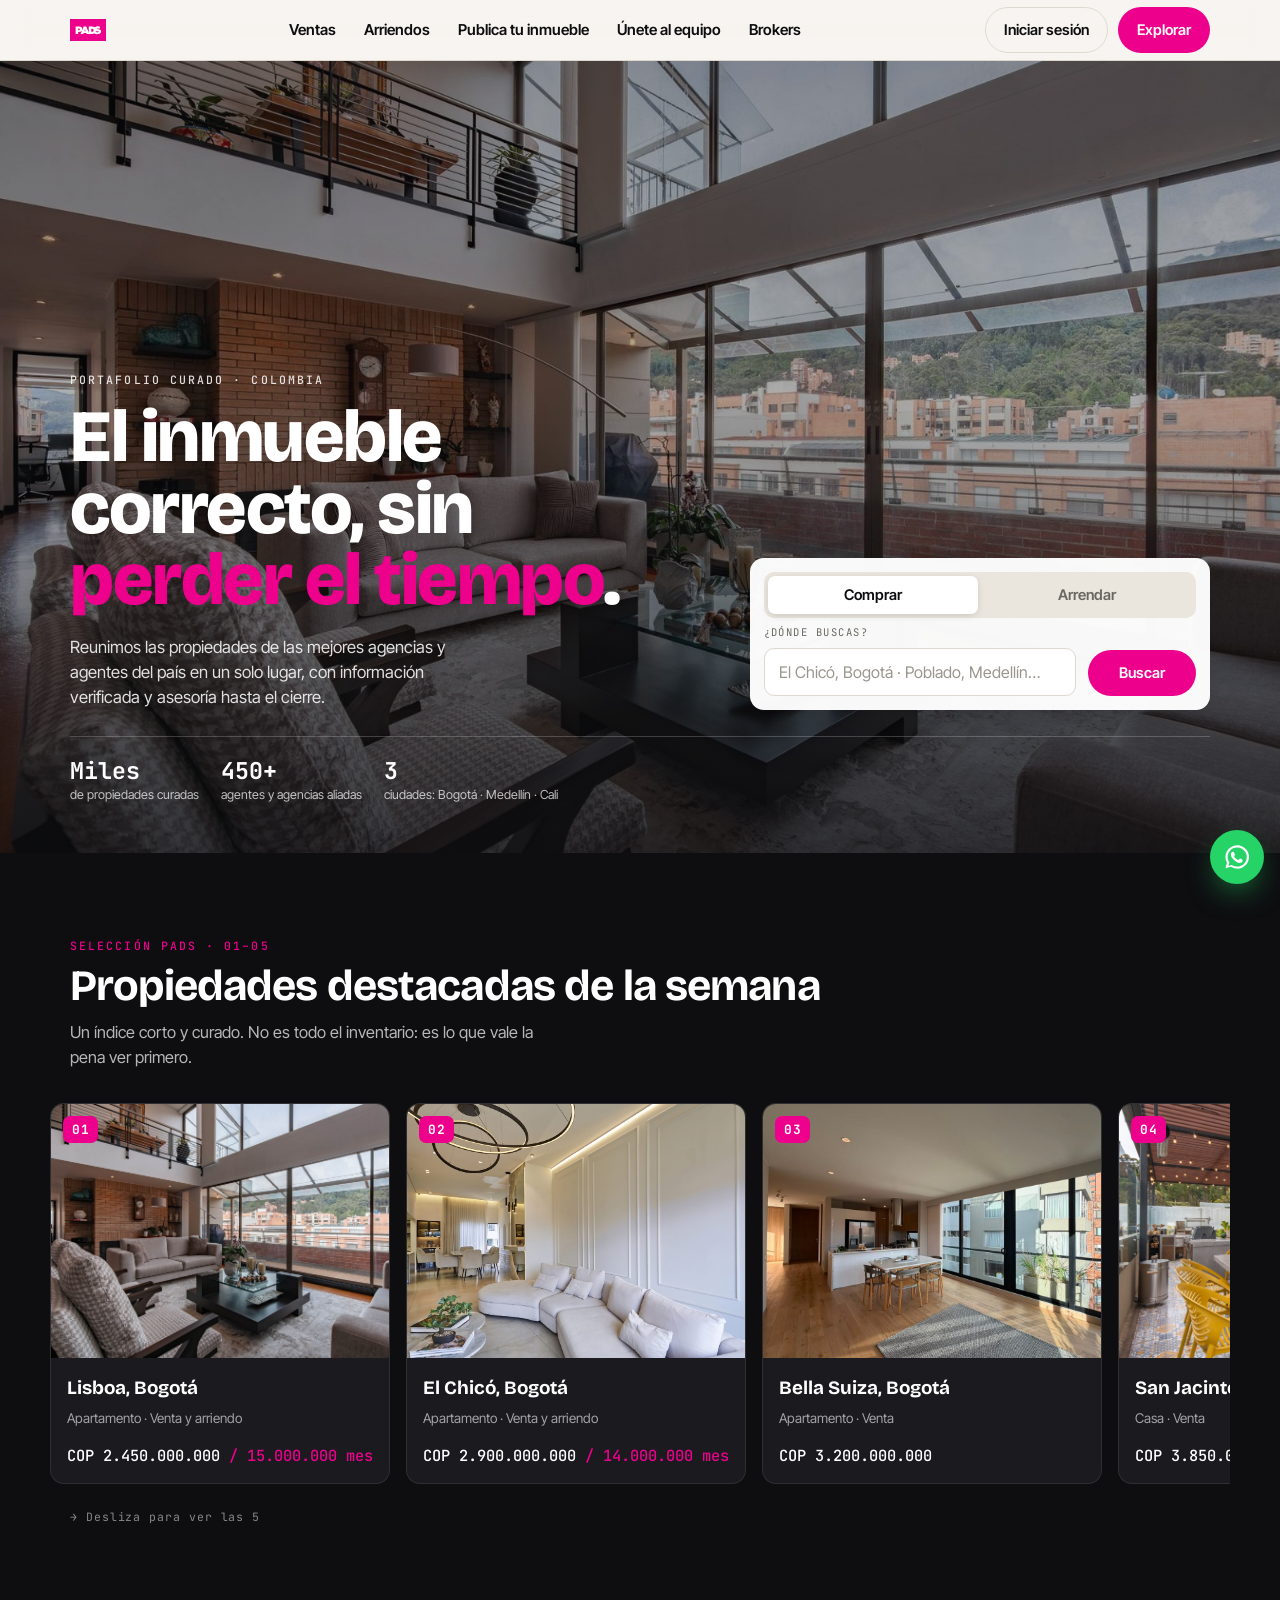
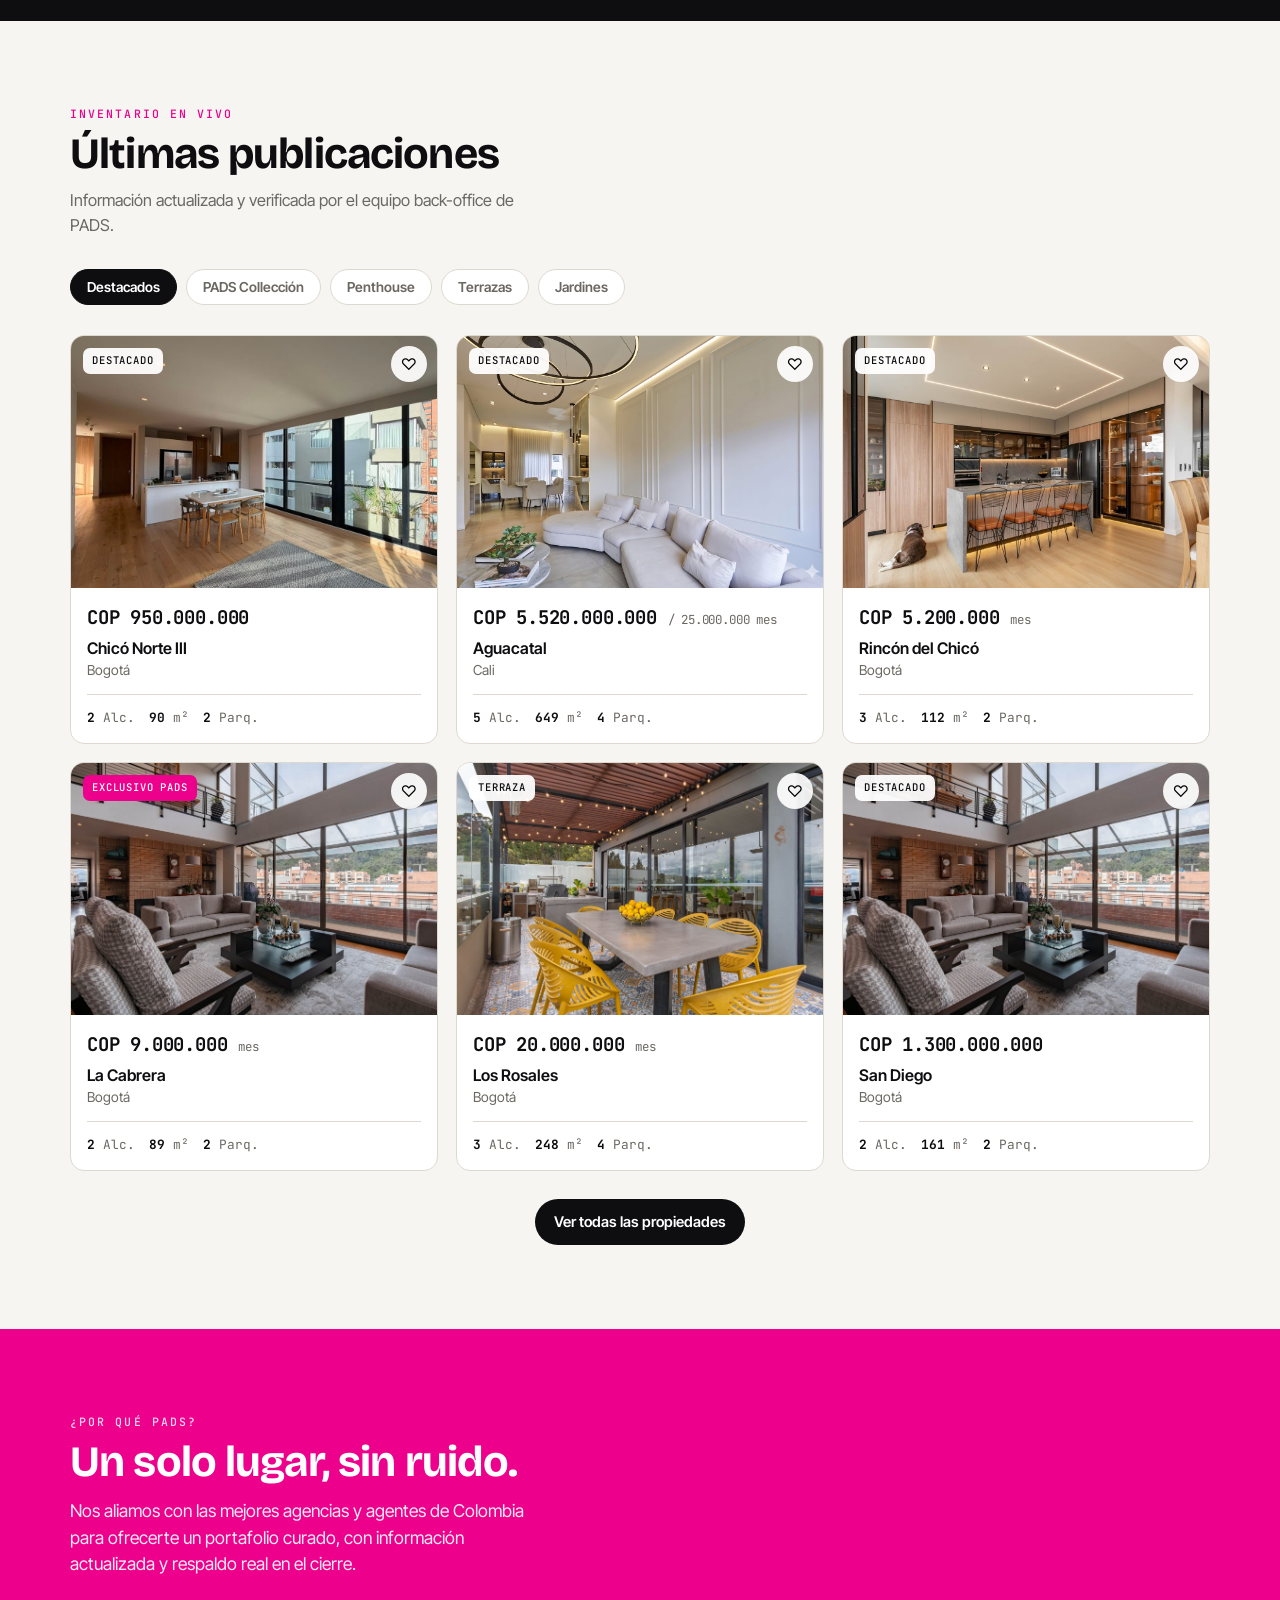
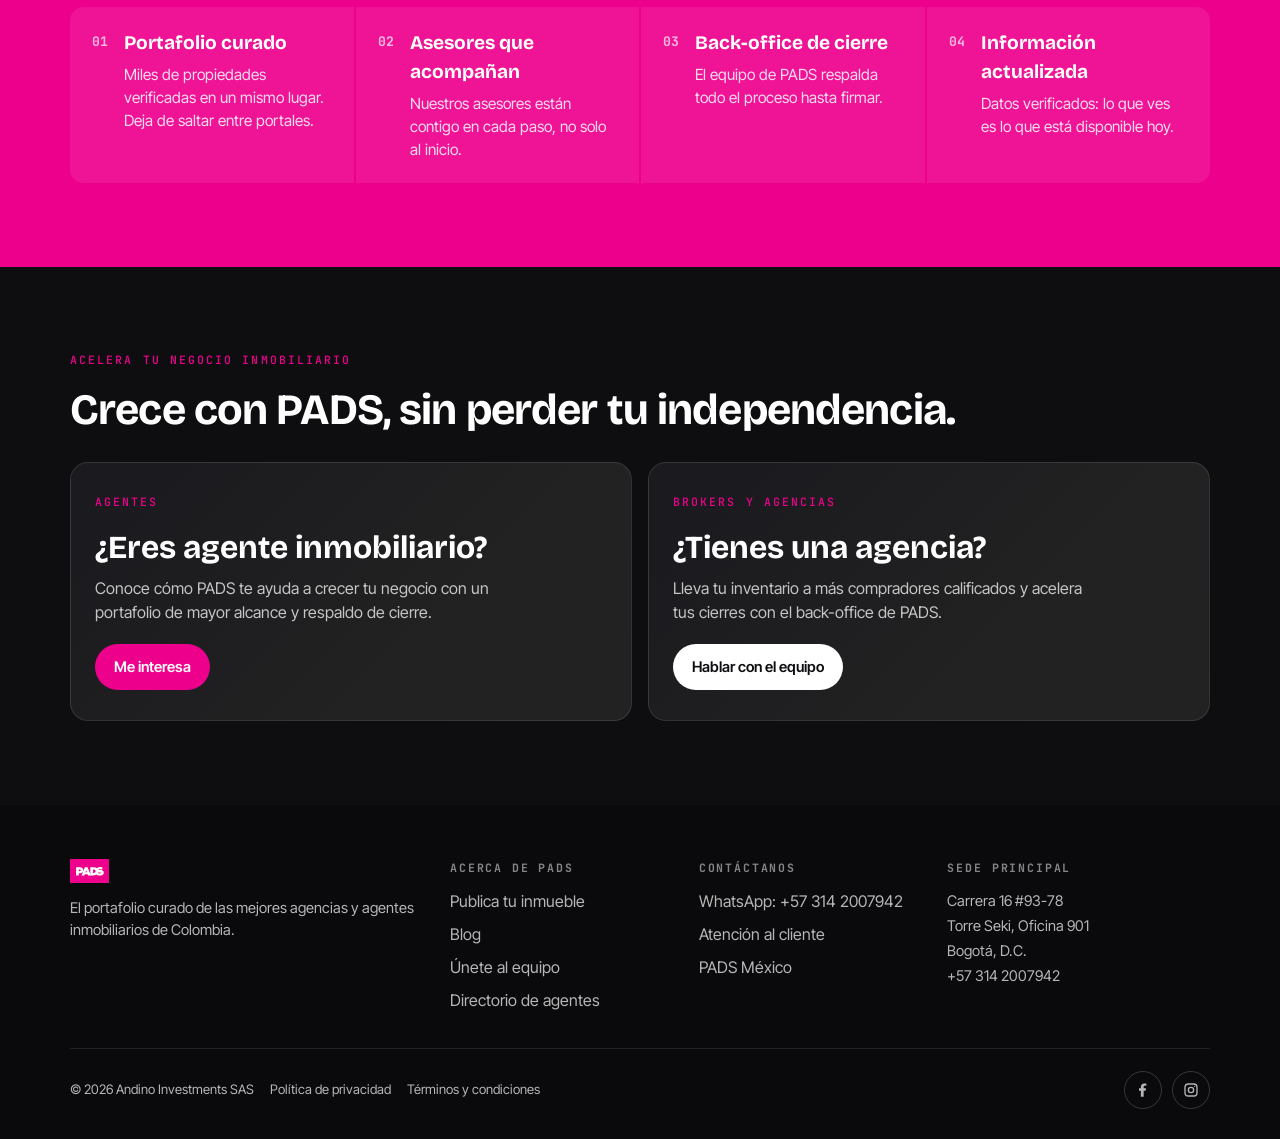
==== pads-redesign/index.html @ 713c8dc9 "Add mobile-first PADS homepage redesign + SEO audit - pads-redesign/index.html: self-contained, mobi" ====
<!DOCTYPE html>
<html lang="es-CO">
<head>
  <meta charset="UTF-8" />
  <meta name="viewport" content="width=device-width, initial-scale=1.0" />
  <meta name="theme-color" content="#0E0E11" />
  <meta name="robots" content="index,follow" />

  <!-- Primary SEO -->
  <title>Inmuebles en venta y arriendo en Colombia | PADS</title>
  <meta name="description" content="PADS reúne el portafolio curado de propiedades de las mejores agencias y agentes de Colombia. Compra o arrienda apartamentos, casas y penthouses en Bogotá, Medellín y Cali, con asesoría de principio a fin." />
  <link rel="canonical" href="https://pads.com.co/" />
  <link rel="alternate" hreflang="es-co" href="https://pads.com.co/" />
  <link rel="alternate" hreflang="es-mx" href="https://pads.mx/" />

  <!-- Open Graph -->
  <meta property="og:type" content="website" />
  <meta property="og:site_name" content="PADS" />
  <meta property="og:title" content="Inmuebles en venta y arriendo en Colombia | PADS" />
  <meta property="og:description" content="El portafolio curado de las mejores agencias y agentes inmobiliarios de Colombia. Bogotá, Medellín y Cali." />
  <meta property="og:url" content="https://pads.com.co/" />
  <meta property="og:locale" content="es_CO" />
  <meta property="og:image" content="https://pads.com.co/assets/img/penthouse-hero.jpg" />
  <meta property="og:image:alt" content="Penthouse de doble altura con vista a Bogotá publicado en PADS" />

  <!-- Twitter -->
  <meta name="twitter:card" content="summary_large_image" />
  <meta name="twitter:title" content="Inmuebles en venta y arriendo en Colombia | PADS" />
  <meta name="twitter:description" content="El portafolio curado de las mejores agencias y agentes inmobiliarios de Colombia." />
  <meta name="twitter:image" content="https://pads.com.co/assets/img/penthouse-hero.jpg" />

  <!-- Icons -->
  <link rel="apple-touch-icon" sizes="180x180" href="assets/icons/apple-touch-icon.png" />
  <link rel="icon" type="image/png" sizes="32x32" href="assets/icons/favicon-32x32.png" />
  <link rel="icon" type="image/png" sizes="16x16" href="assets/icons/favicon-16x16.png" />

  <!-- Fonts -->
  <link rel="preconnect" href="https://fonts.googleapis.com" />
  <link rel="preconnect" href="https://fonts.gstatic.com" crossorigin />
  <link href="https://fonts.googleapis.com/css2?family=Bricolage+Grotesque:opsz,wght@12..96,500;12..96,700;12..96,800&family=Inter+Tight:wght@400;500;600;700&family=JetBrains+Mono:wght@400;500;700&display=swap" rel="stylesheet" />

  <!-- Structured data -->
  <script type="application/ld+json">
  {
    "@context": "https://schema.org",
    "@type": "RealEstateAgent",
    "name": "PADS",
    "url": "https://pads.com.co/",
    "logo": "https://pads.com.co/assets/pads-logo.svg",
    "image": "https://pads.com.co/assets/img/penthouse-hero.jpg",
    "description": "Portafolio curado de propiedades de las mejores agencias y agentes inmobiliarios de Colombia.",
    "telephone": "+57 314 2007942",
    "areaServed": ["Bogotá", "Medellín", "Cali", "Colombia"],
    "address": {
      "@type": "PostalAddress",
      "streetAddress": "Carrera 16 #93-78, Torre Seki, Oficina 901",
      "addressLocality": "Bogotá",
      "addressCountry": "CO"
    },
    "sameAs": [
      "https://www.facebook.com/padscolombia",
      "https://www.instagram.com/pads.com.co"
    ]
  }
  </script>
  <script type="application/ld+json">
  {
    "@context": "https://schema.org",
    "@type": "WebSite",
    "name": "PADS",
    "url": "https://pads.com.co/",
    "potentialAction": {
      "@type": "SearchAction",
      "target": "https://pads.com.co/inmuebles-en-venta?q={search_term_string}",
      "query-input": "required name=search_term_string"
    }
  }
  </script>

  <style>
    /* ============ Tokens ============ */
    :root{
      --ink:#0E0E11;
      --ink-soft:#1A1A1F;
      --paper:#F7F5F1;
      --magenta:#EC008C;
      --magenta-deep:#C2007A;
      --blue:#006FE8;
      --mist:#EAE6DE;
      --line:#DED9CF;
      --stone:#6B6862;
      --white:#FFFFFF;

      --f-display:"Bricolage Grotesque", "Inter Tight", system-ui, sans-serif;
      --f-body:"Inter Tight", system-ui, -apple-system, sans-serif;
      --f-mono:"JetBrains Mono", ui-monospace, "SFMono-Regular", monospace;

      --wrap:1180px;
      --r:14px;
      --ease:cubic-bezier(.22,.61,.36,1);
    }

    *,*::before,*::after{box-sizing:border-box}
    html{scroll-behavior:smooth}
    body{
      margin:0;
      background:var(--paper);
      color:var(--ink);
      font-family:var(--f-body);
      font-size:16px;
      line-height:1.5;
      -webkit-font-smoothing:antialiased;
      text-rendering:optimizeLegibility;
      overflow-x:hidden;
    }
    img{display:block;max-width:100%}
    a{color:inherit;text-decoration:none}
    button{font-family:inherit;cursor:pointer}
    :focus-visible{outline:3px solid var(--blue);outline-offset:2px;border-radius:4px}

    .wrap{width:100%;max-width:var(--wrap);margin-inline:auto;padding-inline:20px}

    .eyebrow{
      font-family:var(--f-mono);
      font-size:.72rem;
      letter-spacing:.18em;
      text-transform:uppercase;
      color:var(--magenta);
      font-weight:500;
      margin:0;
    }
    .mono{font-family:var(--f-mono);font-variant-numeric:tabular-nums}

    /* ============ Header ============ */
    .nav{
      position:sticky;top:0;z-index:60;
      background:rgba(247,245,241,.82);
      backdrop-filter:saturate(140%) blur(14px);
      border-bottom:1px solid var(--line);
    }
    .nav__row{display:flex;align-items:center;justify-content:space-between;height:60px}
    .brand{display:flex;align-items:center;gap:10px}
    .brand img{height:22px;width:auto}
    .nav__links{display:none}
    .nav__cta{display:flex;align-items:center;gap:10px}
    .btn{
      display:inline-flex;align-items:center;justify-content:center;gap:8px;
      font-weight:600;font-size:.92rem;
      padding:11px 18px;border-radius:999px;border:1px solid transparent;
      transition:transform .2s var(--ease), background .2s var(--ease), color .2s var(--ease);
      white-space:nowrap;
    }
    .btn--magenta{background:var(--magenta);color:#fff}
    .btn--magenta:hover{background:var(--magenta-deep);transform:translateY(-1px)}
    .btn--ghost{background:transparent;color:var(--ink);border-color:var(--line)}
    .btn--ghost:hover{border-color:var(--ink)}
    .btn--ink{background:var(--ink);color:#fff}
    .btn--ink:hover{transform:translateY(-1px)}
    .btn--light{background:#fff;color:var(--ink)}
    .btn--block{width:100%}
    .nav__login{display:none}
    .burger{
      display:inline-flex;flex-direction:column;justify-content:center;gap:5px;
      width:42px;height:42px;border:1px solid var(--line);border-radius:10px;background:#fff;
    }
    .burger span{height:2px;width:18px;background:var(--ink);margin-inline:auto;transition:.25s var(--ease)}
    .mobile-menu{
      display:none;flex-direction:column;gap:2px;padding:8px 20px 20px;
      border-bottom:1px solid var(--line);background:var(--paper);
    }
    .mobile-menu.open{display:flex}
    .mobile-menu a{padding:13px 4px;font-weight:600;border-bottom:1px solid var(--line)}
    .mobile-menu a:last-of-type{border-bottom:0}
    .mobile-menu .btn{margin-top:12px}

    /* ============ Hero ============ */
    .hero{position:relative;color:#fff;overflow:hidden}
    .hero__media{position:absolute;inset:0;z-index:0}
    .hero__media img{width:100%;height:100%;object-fit:cover}
    .hero__media::after{
      content:"";position:absolute;inset:0;
      background:linear-gradient(180deg,rgba(14,14,17,.42) 0%,rgba(14,14,17,.30) 40%,rgba(14,14,17,.78) 100%);
    }
    .hero__inner{position:relative;z-index:1;padding-top:64px;padding-bottom:30px;min-height:88vh;display:flex;flex-direction:column;justify-content:flex-end}
    .hero .eyebrow{color:#fff;opacity:.85}
    .hero h1{
      font-family:var(--f-display);
      font-weight:800;
      font-size:clamp(2.5rem,11vw,4.6rem);
      line-height:.97;
      letter-spacing:-.02em;
      margin:14px 0 0;
      max-width:14ch;
      text-wrap:balance;
    }
    .hero h1 em{font-style:normal;color:var(--magenta)}
    .hero__sub{margin:18px 0 0;font-size:1.05rem;max-width:42ch;color:rgba(255,255,255,.86)}

    /* Search card */
    .search{
      margin-top:26px;background:rgba(255,255,255,.97);color:var(--ink);
      border-radius:var(--r);padding:14px;box-shadow:0 24px 60px -28px rgba(0,0,0,.55);
    }
    .seg{display:flex;background:var(--mist);border-radius:10px;padding:4px;gap:4px}
    .seg button{
      flex:1;border:0;background:transparent;border-radius:7px;padding:10px;
      font-weight:600;font-size:.92rem;color:var(--stone);transition:.2s var(--ease);
    }
    .seg button[aria-selected="true"]{background:#fff;color:var(--ink);box-shadow:0 2px 8px -2px rgba(0,0,0,.2)}
    .search__field{margin-top:12px}
    .search__field label{font-family:var(--f-mono);font-size:.66rem;letter-spacing:.14em;text-transform:uppercase;color:var(--stone)}
    .search__field input{
      width:100%;margin-top:6px;border:1px solid var(--line);border-radius:10px;
      padding:13px 14px;font-family:inherit;font-size:1rem;background:#fff;color:var(--ink);
    }
    .search__field input::placeholder{color:#9a968e}
    .search .btn{margin-top:12px}

    .hero__stats{display:flex;flex-wrap:wrap;gap:22px;margin-top:26px;padding-top:22px;border-top:1px solid rgba(255,255,255,.2)}
    .stat__n{font-family:var(--f-mono);font-size:1.45rem;font-weight:700;line-height:1}
    .stat__l{font-size:.78rem;color:rgba(255,255,255,.72);margin-top:4px}

    /* ============ Section frame ============ */
    .section{padding:64px 0}
    .section__head{margin-bottom:30px}
    .section__title{
      font-family:var(--f-display);font-weight:700;
      font-size:clamp(1.8rem,6.5vw,2.7rem);line-height:1.02;letter-spacing:-.02em;margin:10px 0 0;
    }
    .section__lead{margin:12px 0 0;color:var(--stone);max-width:54ch;font-size:1.02rem}

    /* ============ Curated index (signature) ============ */
    .curated{background:var(--ink);color:#fff}
    .curated .eyebrow{color:var(--magenta)}
    .curated .section__title{color:#fff}
    .curated .section__lead{color:rgba(255,255,255,.7)}
    .rail{
      display:flex;gap:16px;overflow-x:auto;scroll-snap-type:x mandatory;
      margin:0 -20px;padding:4px 20px 20px;-webkit-overflow-scrolling:touch;
      scrollbar-width:none;
    }
    .rail::-webkit-scrollbar{display:none}
    .feat{
      scroll-snap-align:start;flex:0 0 82%;max-width:340px;
      background:var(--ink-soft);border:1px solid rgba(255,255,255,.09);border-radius:var(--r);
      overflow:hidden;display:flex;flex-direction:column;
      transition:transform .3s var(--ease),border-color .3s var(--ease);
    }
    .feat:hover{transform:translateY(-4px);border-color:rgba(236,0,140,.5)}
    .feat__media{position:relative;aspect-ratio:4/3;overflow:hidden}
    .feat__media img{width:100%;height:100%;object-fit:cover;transition:transform .6s var(--ease)}
    .feat:hover .feat__media img{transform:scale(1.05)}
    .feat__idx{
      position:absolute;top:12px;left:12px;font-family:var(--f-mono);font-weight:700;
      font-size:.8rem;color:#fff;background:var(--magenta);border-radius:7px;padding:4px 9px;letter-spacing:.05em;
    }
    .feat__body{padding:16px;display:flex;flex-direction:column;gap:6px;flex:1}
    .feat__loc{font-family:var(--f-display);font-weight:700;font-size:1.18rem}
    .feat__meta{font-size:.84rem;color:rgba(255,255,255,.6)}
    .feat__price{font-family:var(--f-mono);font-size:.96rem;font-weight:500;color:#fff;margin-top:auto;padding-top:10px}
    .feat__price span{color:var(--magenta)}
    .rail-hint{font-family:var(--f-mono);font-size:.72rem;color:rgba(255,255,255,.5);letter-spacing:.08em;margin-top:4px}

    /* ============ Filters + listings ============ */
    .chips{display:flex;gap:9px;overflow-x:auto;margin:0 -20px;padding:2px 20px 6px;scrollbar-width:none}
    .chips::-webkit-scrollbar{display:none}
    .chip{
      flex:0 0 auto;border:1px solid var(--line);background:#fff;border-radius:999px;
      padding:9px 16px;font-weight:600;font-size:.86rem;color:var(--stone);transition:.2s var(--ease);white-space:nowrap;
    }
    .chip[aria-pressed="true"]{background:var(--ink);color:#fff;border-color:var(--ink)}
    .chip:hover{border-color:var(--ink)}

    .grid{display:grid;grid-template-columns:1fr;gap:18px;margin-top:24px}
    .card{
      background:#fff;border:1px solid var(--line);border-radius:var(--r);overflow:hidden;
      transition:transform .3s var(--ease),box-shadow .3s var(--ease);
    }
    .card:hover{transform:translateY(-4px);box-shadow:0 22px 44px -26px rgba(0,0,0,.35)}
    .card__media{position:relative;aspect-ratio:16/11;overflow:hidden}
    .card__media img{width:100%;height:100%;object-fit:cover;transition:transform .6s var(--ease)}
    .card:hover .card__media img{transform:scale(1.04)}
    .badge{
      position:absolute;top:12px;left:12px;display:inline-flex;align-items:center;gap:6px;
      font-family:var(--f-mono);font-size:.66rem;letter-spacing:.08em;text-transform:uppercase;font-weight:500;
      background:rgba(255,255,255,.94);color:var(--ink);border-radius:7px;padding:5px 9px;
    }
    .badge--pads{background:var(--magenta);color:#fff}
    .fav{
      position:absolute;top:10px;right:10px;width:36px;height:36px;border-radius:50%;
      background:rgba(255,255,255,.92);border:0;display:grid;place-items:center;font-size:1rem;line-height:1;
    }
    .card__body{padding:16px}
    .card__price{font-family:var(--f-mono);font-weight:700;font-size:1.18rem;letter-spacing:-.01em}
    .card__price small{font-weight:400;font-size:.78rem;color:var(--stone)}
    .card__loc{margin-top:4px;font-weight:600}
    .card__loc span{display:block;font-weight:400;color:var(--stone);font-size:.86rem}
    .card__specs{
      display:flex;gap:14px;margin-top:13px;padding-top:13px;border-top:1px solid var(--line);
      font-family:var(--f-mono);font-size:.8rem;color:var(--stone);
    }
    .card__specs b{color:var(--ink);font-weight:700}

    .more{margin-top:28px;text-align:center}

    /* ============ Why PADS (magenta band) ============ */
    .why{background:var(--magenta);color:#fff}
    .why .eyebrow{color:rgba(255,255,255,.85)}
    .why .section__title{color:#fff}
    .why__lead{margin:14px 0 30px;font-size:1.1rem;max-width:48ch;color:rgba(255,255,255,.92)}
    .vlist{display:grid;grid-template-columns:1fr;gap:2px;border-radius:var(--r);overflow:hidden}
    .vitem{background:rgba(255,255,255,.08);padding:22px;display:flex;gap:16px;align-items:flex-start}
    .vitem__n{font-family:var(--f-mono);font-size:.82rem;font-weight:700;opacity:.7;padding-top:3px}
    .vitem h3{font-family:var(--f-display);font-weight:700;font-size:1.2rem;margin:0 0 5px}
    .vitem p{margin:0;color:rgba(255,255,255,.85);font-size:.96rem}

    /* ============ Agents CTA ============ */
    .agents{background:var(--ink);color:#fff}
    .agents__card{
      background:linear-gradient(135deg,var(--ink-soft),#222 70%);
      border:1px solid rgba(255,255,255,.1);border-radius:18px;padding:30px 24px;
    }
    .agents__card + .agents__card{margin-top:16px}
    .agents .eyebrow{color:var(--magenta)}
    .agents h3{font-family:var(--f-display);font-weight:700;font-size:clamp(1.5rem,5vw,2rem);line-height:1.05;margin:10px 0 12px}
    .agents p{color:rgba(255,255,255,.74);margin:0 0 20px;max-width:46ch}

    /* ============ Footer ============ */
    .foot{background:#0A0A0C;color:rgba(255,255,255,.7);padding:54px 0 30px}
    .foot__grid{display:grid;grid-template-columns:1fr;gap:30px}
    .foot__brand img{height:24px}
    .foot__brand p{margin:14px 0 0;max-width:40ch;font-size:.92rem}
    .foot h4{font-family:var(--f-mono);font-size:.72rem;letter-spacing:.16em;text-transform:uppercase;color:rgba(255,255,255,.5);margin:0 0 12px}
    .foot ul{list-style:none;margin:0;padding:0;display:flex;flex-direction:column;gap:9px}
    .foot a:hover{color:#fff}
    .foot__addr{font-style:normal;font-size:.92rem;line-height:1.7}
    .foot__bottom{
      display:flex;flex-direction:column;gap:14px;margin-top:36px;padding-top:22px;
      border-top:1px solid rgba(255,255,255,.1);font-size:.82rem;
    }
    .foot__legal{display:flex;flex-wrap:wrap;gap:8px 16px}
    .foot__social{display:flex;gap:10px}
    .foot__social a{
      width:38px;height:38px;border:1px solid rgba(255,255,255,.18);border-radius:50%;
      display:grid;place-items:center;transition:.2s var(--ease);
    }
    .foot__social a:hover{background:var(--magenta);border-color:var(--magenta);color:#fff}

    /* WhatsApp float */
    .wa{
      position:fixed;right:16px;bottom:16px;z-index:70;width:54px;height:54px;border-radius:50%;
      background:#25D366;display:grid;place-items:center;box-shadow:0 12px 30px -8px rgba(37,211,102,.6);
      transition:transform .2s var(--ease);
    }
    .wa:hover{transform:scale(1.06)}
    .wa svg{width:28px;height:28px}

    /* Reveal */
    .reveal{opacity:0;transform:translateY(22px);transition:opacity .7s var(--ease),transform .7s var(--ease)}
    .reveal.in{opacity:1;transform:none}

    /* ============ Responsive ============ */
    @media(min-width:680px){
      .grid{grid-template-columns:repeat(2,1fr)}
      .feat{flex-basis:46%}
      .vlist{grid-template-columns:repeat(2,1fr)}
      .search__row{display:flex;gap:12px;align-items:flex-end}
      .search__row .search__field{flex:1;margin-top:0}
      .search__row .btn{margin-top:0;width:auto;padding-inline:30px}
      .agents__wrap{display:grid;grid-template-columns:1fr 1fr;gap:16px}
      .agents__card + .agents__card{margin-top:0}
    }
    @media(min-width:960px){
      .nav__links{display:flex;gap:28px;font-weight:600;font-size:.94rem}
      .nav__links a{color:var(--ink);position:relative;padding:4px 0}
      .nav__links a::after{content:"";position:absolute;left:0;bottom:-2px;height:2px;width:0;background:var(--magenta);transition:width .25s var(--ease)}
      .nav__links a:hover::after{width:100%}
      .nav__login{display:inline-flex}
      .burger{display:none}
      .hero__inner{padding-bottom:48px}
      .hero__layout{display:grid;grid-template-columns:1.25fr .9fr;gap:40px;align-items:end}
      .search{margin-top:0}
      .grid{grid-template-columns:repeat(3,1fr)}
      .feat{flex-basis:31%}
      .vlist{grid-template-columns:repeat(4,1fr)}
      .foot__grid{grid-template-columns:1.6fr 1fr 1fr 1.2fr}
      .foot__bottom{flex-direction:row;align-items:center;justify-content:space-between}
      .section{padding:84px 0}
    }
    @media(prefers-reduced-motion:reduce){
      *{animation:none!important;transition:none!important;scroll-behavior:auto!important}
      .reveal{opacity:1;transform:none}
    }
  </style>
</head>
<body>

  <!-- ============ HEADER ============ -->
  <header class="nav">
    <div class="wrap nav__row">
      <a class="brand" href="/" aria-label="PADS — inicio">
        <img src="assets/pads-logo.svg" alt="PADS" />
      </a>
      <nav class="nav__links" aria-label="Principal">
        <a href="#venta">Ventas</a>
        <a href="#arriendo">Arriendos</a>
        <a href="#publicar">Publica tu inmueble</a>
        <a href="#agentes">Únete al equipo</a>
        <a href="#agentes">Brokers</a>
      </nav>
      <div class="nav__cta">
        <a class="btn btn--ghost nav__login" href="#">Iniciar sesión</a>
        <a class="btn btn--magenta" href="#buscar">Explorar</a>
        <button class="burger" id="burger" aria-label="Abrir menú" aria-expanded="false" aria-controls="mmenu">
          <span></span><span></span><span></span>
        </button>
      </div>
    </div>
    <nav class="mobile-menu" id="mmenu" aria-label="Menú móvil">
      <a href="#venta">Ventas</a>
      <a href="#arriendo">Arriendos</a>
      <a href="#publicar">Publica tu inmueble</a>
      <a href="#agentes">Únete al equipo</a>
      <a href="#agentes">Brokers</a>
      <a class="btn btn--ghost btn--block" href="#">Iniciar sesión</a>
    </nav>
  </header>

  <!-- ============ HERO ============ -->
  <section class="hero" id="buscar">
    <div class="hero__media">
      <img src="assets/img/penthouse-hero.jpg" alt="Penthouse de doble altura con grandes ventanales y vista a los cerros de Bogotá" fetchpriority="high" />
    </div>
    <div class="wrap hero__inner">
      <div class="hero__layout">
        <div>
          <p class="eyebrow">Portafolio curado · Colombia</p>
          <h1>El inmueble correcto, sin <em>perder el tiempo</em>.</h1>
          <p class="hero__sub">Reunimos las propiedades de las mejores agencias y agentes del país en un solo lugar, con información verificada y asesoría hasta el cierre.</p>
        </div>

        <!-- Search -->
        <div class="search" role="search">
          <div class="seg" id="seg" role="tablist" aria-label="Tipo de operación">
            <button role="tab" aria-selected="true" data-op="comprar">Comprar</button>
            <button role="tab" aria-selected="false" data-op="arrendar">Arrendar</button>
          </div>
          <div class="search__row">
            <div class="search__field">
              <label for="q">¿Dónde buscas?</label>
              <input id="q" type="text" placeholder="El Chicó, Bogotá · Poblado, Medellín…" autocomplete="off" />
            </div>
            <a class="btn btn--magenta btn--block" href="#ultimas">Buscar</a>
          </div>
        </div>
      </div>

      <div class="hero__stats">
        <div class="stat"><div class="stat__n mono">Miles</div><div class="stat__l">de propiedades curadas</div></div>
        <div class="stat"><div class="stat__n mono">450+</div><div class="stat__l">agentes y agencias aliadas</div></div>
        <div class="stat"><div class="stat__n mono">3</div><div class="stat__l">ciudades: Bogotá · Medellín · Cali</div></div>
      </div>
    </div>
  </section>

  <!-- ============ CURATED INDEX (signature) ============ -->
  <section class="section curated" id="venta">
    <div class="wrap">
      <div class="section__head reveal">
        <p class="eyebrow">Selección PADS · 01–05</p>
        <h2 class="section__title">Propiedades destacadas de la semana</h2>
        <p class="section__lead">Un índice corto y curado. No es todo el inventario: es lo que vale la pena ver primero.</p>
      </div>

      <div class="rail" id="rail">
        <article class="feat reveal">
          <div class="feat__media">
            <img src="assets/img/ph-lisboa.jpg" alt="Sala de penthouse en Lisboa, Bogotá" loading="lazy" />
            <span class="feat__idx mono">01</span>
          </div>
          <div class="feat__body">
            <div class="feat__loc">Lisboa, Bogotá</div>
            <div class="feat__meta">Apartamento · Venta y arriendo</div>
            <div class="feat__price mono">COP 2.450.000.000 <span>/ 15.000.000 mes</span></div>
          </div>
        </article>

        <article class="feat reveal">
          <div class="feat__media">
            <img src="assets/img/living-chico.jpg" alt="Sala con lámpara de diseño en El Chicó, Bogotá" loading="lazy" />
            <span class="feat__idx mono">02</span>
          </div>
          <div class="feat__body">
            <div class="feat__loc">El Chicó, Bogotá</div>
            <div class="feat__meta">Apartamento · Venta y arriendo</div>
            <div class="feat__price mono">COP 2.900.000.000 <span>/ 14.000.000 mes</span></div>
          </div>
        </article>

        <article class="feat reveal">
          <div class="feat__media">
            <img src="assets/img/dining-bellasuiza.jpg" alt="Comedor con ventanales en Bella Suiza, Bogotá" loading="lazy" />
            <span class="feat__idx mono">03</span>
          </div>
          <div class="feat__body">
            <div class="feat__loc">Bella Suiza, Bogotá</div>
            <div class="feat__meta">Apartamento · Venta</div>
            <div class="feat__price mono">COP 3.200.000.000</div>
          </div>
        </article>

        <article class="feat reveal">
          <div class="feat__media">
            <img src="assets/img/terrace-sanjacinto.jpg" alt="Terraza con pérgola y comedor exterior en San Jacinto, Chía" loading="lazy" />
            <span class="feat__idx mono">04</span>
          </div>
          <div class="feat__body">
            <div class="feat__loc">San Jacinto, Chía</div>
            <div class="feat__meta">Casa · Venta</div>
            <div class="feat__price mono">COP 3.850.000.000</div>
          </div>
        </article>

        <article class="feat reveal">
          <div class="feat__media">
            <img src="assets/img/loft-poblado.jpg" alt="Loft industrial con doble altura en El Poblado, Medellín" loading="lazy" />
            <span class="feat__idx mono">05</span>
          </div>
          <div class="feat__body">
            <div class="feat__loc">El Poblado, Medellín</div>
            <div class="feat__meta">Apartamento · Venta</div>
            <div class="feat__price mono">COP 4.400.000.000</div>
          </div>
        </article>
      </div>
      <p class="rail-hint">→ Desliza para ver las 5</p>
    </div>
  </section>

  <!-- ============ LISTINGS ============ -->
  <section class="section" id="ultimas">
    <div class="wrap">
      <div class="section__head reveal" id="arriendo">
        <p class="eyebrow">Inventario en vivo</p>
        <h2 class="section__title">Últimas publicaciones</h2>
        <p class="section__lead">Información actualizada y verificada por el equipo back-office de PADS.</p>
      </div>

      <div class="chips" role="group" aria-label="Filtros">
        <button class="chip" aria-pressed="true">Destacados</button>
        <button class="chip" aria-pressed="false">PADS Collección</button>
        <button class="chip" aria-pressed="false">Penthouse</button>
        <button class="chip" aria-pressed="false">Terrazas</button>
        <button class="chip" aria-pressed="false">Jardines</button>
      </div>

      <div class="grid">
        <article class="card reveal">
          <div class="card__media">
            <img src="assets/img/dining-bellasuiza.jpg" alt="Apartamento en Chicó Norte III, Bogotá" loading="lazy" />
            <span class="badge">Destacado</span>
            <button class="fav" aria-label="Guardar">♡</button>
          </div>
          <div class="card__body">
            <div class="card__price">COP 950.000.000</div>
            <div class="card__loc">Chicó Norte III <span>Bogotá</span></div>
            <div class="card__specs"><span><b>2</b> Alc.</span><span><b>90</b> m²</span><span><b>2</b> Parq.</span></div>
          </div>
        </article>

        <article class="card reveal">
          <div class="card__media">
            <img src="assets/img/living-chico.jpg" alt="Casa amplia en Aguacatal, Cali" loading="lazy" />
            <span class="badge">Destacado</span>
            <button class="fav" aria-label="Guardar">♡</button>
          </div>
          <div class="card__body">
            <div class="card__price">COP 5.520.000.000 <small>/ 25.000.000 mes</small></div>
            <div class="card__loc">Aguacatal <span>Cali</span></div>
            <div class="card__specs"><span><b>5</b> Alc.</span><span><b>649</b> m²</span><span><b>4</b> Parq.</span></div>
          </div>
        </article>

        <article class="card reveal">
          <div class="card__media">
            <img src="assets/img/kitchen-cabrera.jpg" alt="Apartamento con cocina de diseño en Rincón del Chicó, Bogotá" loading="lazy" />
            <span class="badge">Destacado</span>
            <button class="fav" aria-label="Guardar">♡</button>
          </div>
          <div class="card__body">
            <div class="card__price">COP 5.200.000 <small>mes</small></div>
            <div class="card__loc">Rincón del Chicó <span>Bogotá</span></div>
            <div class="card__specs"><span><b>3</b> Alc.</span><span><b>112</b> m²</span><span><b>2</b> Parq.</span></div>
          </div>
        </article>

        <article class="card reveal">
          <div class="card__media">
            <img src="assets/img/ph-lisboa.jpg" alt="Apartamento exclusivo en La Cabrera, Bogotá" loading="lazy" />
            <span class="badge badge--pads">Exclusivo PADS</span>
            <button class="fav" aria-label="Guardar">♡</button>
          </div>
          <div class="card__body">
            <div class="card__price">COP 9.000.000 <small>mes</small></div>
            <div class="card__loc">La Cabrera <span>Bogotá</span></div>
            <div class="card__specs"><span><b>2</b> Alc.</span><span><b>89</b> m²</span><span><b>2</b> Parq.</span></div>
          </div>
        </article>

        <article class="card reveal">
          <div class="card__media">
            <img src="assets/img/terrace-sanjacinto.jpg" alt="Apartamento con terraza en Los Rosales, Bogotá" loading="lazy" />
            <span class="badge">Terraza</span>
            <button class="fav" aria-label="Guardar">♡</button>
          </div>
          <div class="card__body">
            <div class="card__price">COP 20.000.000 <small>mes</small></div>
            <div class="card__loc">Los Rosales <span>Bogotá</span></div>
            <div class="card__specs"><span><b>3</b> Alc.</span><span><b>248</b> m²</span><span><b>4</b> Parq.</span></div>
          </div>
        </article>

        <article class="card reveal">
          <div class="card__media">
            <img src="assets/img/penthouse-hero.jpg" alt="Penthouse con vista en San Diego, Bogotá" loading="lazy" />
            <span class="badge">Destacado</span>
            <button class="fav" aria-label="Guardar">♡</button>
          </div>
          <div class="card__body">
            <div class="card__price">COP 1.300.000.000</div>
            <div class="card__loc">San Diego <span>Bogotá</span></div>
            <div class="card__specs"><span><b>2</b> Alc.</span><span><b>161</b> m²</span><span><b>2</b> Parq.</span></div>
          </div>
        </article>
      </div>

      <div class="more">
        <a class="btn btn--ink" href="#">Ver todas las propiedades</a>
      </div>
    </div>
  </section>

  <!-- ============ WHY PADS ============ -->
  <section class="section why">
    <div class="wrap">
      <div class="reveal">
        <p class="eyebrow">¿Por qué PADS?</p>
        <h2 class="section__title">Un solo lugar, sin ruido.</h2>
        <p class="why__lead">Nos aliamos con las mejores agencias y agentes de Colombia para ofrecerte un portafolio curado, con información actualizada y respaldo real en el cierre.</p>
      </div>
      <div class="vlist reveal">
        <div class="vitem">
          <span class="vitem__n">01</span>
          <div><h3>Portafolio curado</h3><p>Miles de propiedades verificadas en un mismo lugar. Deja de saltar entre portales.</p></div>
        </div>
        <div class="vitem">
          <span class="vitem__n">02</span>
          <div><h3>Asesores que acompañan</h3><p>Nuestros asesores están contigo en cada paso, no solo al inicio.</p></div>
        </div>
        <div class="vitem">
          <span class="vitem__n">03</span>
          <div><h3>Back-office de cierre</h3><p>El equipo de PADS respalda todo el proceso hasta firmar.</p></div>
        </div>
        <div class="vitem">
          <span class="vitem__n">04</span>
          <div><h3>Información actualizada</h3><p>Datos verificados: lo que ves es lo que está disponible hoy.</p></div>
        </div>
      </div>
    </div>
  </section>

  <!-- ============ AGENTS / BROKERS ============ -->
  <section class="section agents" id="agentes">
    <div class="wrap">
      <div class="section__head reveal">
        <p class="eyebrow">Acelera tu negocio inmobiliario</p>
        <h2 class="section__title" style="color:#fff">Crece con PADS, sin perder tu independencia.</h2>
      </div>
      <div class="agents__wrap">
        <div class="agents__card reveal" id="publicar">
          <p class="eyebrow">Agentes</p>
          <h3>¿Eres agente inmobiliario?</h3>
          <p>Conoce cómo PADS te ayuda a crecer tu negocio con un portafolio de mayor alcance y respaldo de cierre.</p>
          <a class="btn btn--magenta" href="#">Me interesa</a>
        </div>
        <div class="agents__card reveal">
          <p class="eyebrow">Brokers y agencias</p>
          <h3>¿Tienes una agencia?</h3>
          <p>Lleva tu inventario a más compradores calificados y acelera tus cierres con el back-office de PADS.</p>
          <a class="btn btn--light" href="#">Hablar con el equipo</a>
        </div>
      </div>
    </div>
  </section>

  <!-- ============ FOOTER ============ -->
  <footer class="foot">
    <div class="wrap">
      <div class="foot__grid">
        <div class="foot__brand">
          <img src="assets/pads-logo.svg" alt="PADS" />
          <p>El portafolio curado de las mejores agencias y agentes inmobiliarios de Colombia.</p>
        </div>
        <div>
          <h4>Acerca de PADS</h4>
          <ul>
            <li><a href="#publicar">Publica tu inmueble</a></li>
            <li><a href="#">Blog</a></li>
            <li><a href="#agentes">Únete al equipo</a></li>
            <li><a href="#agentes">Directorio de agentes</a></li>
          </ul>
        </div>
        <div>
          <h4>Contáctanos</h4>
          <ul>
            <li><a href="https://wa.me/573142007942">WhatsApp: +57 314 2007942</a></li>
            <li><a href="#">Atención al cliente</a></li>
            <li><a href="https://pads.mx">PADS México</a></li>
          </ul>
        </div>
        <div>
          <h4>Sede principal</h4>
          <address class="foot__addr">
            Carrera 16 #93-78<br/>Torre Seki, Oficina 901<br/>Bogotá, D.C.<br/>
            <a href="https://wa.me/573142007942">+57 314 2007942</a>
          </address>
        </div>
      </div>
      <div class="foot__bottom">
        <div class="foot__legal">
          <span>© 2026 Andino Investments SAS</span>
          <a href="#">Política de privacidad</a>
          <a href="#">Términos y condiciones</a>
        </div>
        <div class="foot__social">
          <a href="https://www.facebook.com/padscolombia" aria-label="Facebook">
            <svg width="16" height="16" viewBox="0 0 24 24" fill="currentColor"><path d="M13 22v-9h3l.5-3.5H13V7.2c0-1 .3-1.7 1.8-1.7H17V2.3C16.6 2.3 15.3 2.2 13.8 2.2c-3 0-5 1.8-5 5.2v2.1H6V13h2.8v9z"/></svg>
          </a>
          <a href="https://www.instagram.com/pads.com.co" aria-label="Instagram">
            <svg width="16" height="16" viewBox="0 0 24 24" fill="none" stroke="currentColor" stroke-width="2"><rect x="3" y="3" width="18" height="18" rx="5"/><circle cx="12" cy="12" r="4"/><circle cx="17.5" cy="6.5" r="1" fill="currentColor" stroke="none"/></svg>
          </a>
        </div>
      </div>
    </div>
  </footer>

  <a class="wa" href="https://wa.me/573142007942?text=Hola%20PADS,%20quiero%20más%20información" aria-label="Escríbenos por WhatsApp">
    <svg viewBox="0 0 24 24" fill="#fff"><path d="M12 2a10 10 0 0 0-8.6 15l-1.3 4.7 4.8-1.3A10 10 0 1 0 12 2Zm0 18.2a8.2 8.2 0 0 1-4.2-1.2l-.3-.2-2.8.8.8-2.8-.2-.3A8.2 8.2 0 1 1 12 20.2Zm4.5-6.1c-.2-.1-1.5-.7-1.7-.8s-.4-.1-.6.1-.6.8-.8 1-.3.2-.5.1a6.7 6.7 0 0 1-2-1.2 7.4 7.4 0 0 1-1.4-1.7c-.1-.2 0-.4.1-.5l.4-.4.2-.4a.5.5 0 0 0 0-.4l-.8-1.9c-.2-.5-.4-.4-.6-.4h-.5a1 1 0 0 0-.7.3 2.8 2.8 0 0 0-.9 2.1 4.9 4.9 0 0 0 1 2.6 11.1 11.1 0 0 0 4.3 3.8c.6.3 1 .4 1.4.5a3.3 3.3 0 0 0 1.5.1c.5-.1 1.5-.6 1.7-1.2s.2-1.1.2-1.2-.2-.2-.4-.3Z"/></svg>
  </a>

  <script>
    // Mobile menu
    var burger=document.getElementById('burger'),mmenu=document.getElementById('mmenu');
    burger.addEventListener('click',function(){
      var open=mmenu.classList.toggle('open');
      burger.setAttribute('aria-expanded',open);
    });
    mmenu.querySelectorAll('a').forEach(function(a){
      a.addEventListener('click',function(){mmenu.classList.remove('open');burger.setAttribute('aria-expanded','false');});
    });

    // Operation segment (Comprar / Arrendar)
    var seg=document.getElementById('seg');
    seg.querySelectorAll('button').forEach(function(b){
      b.addEventListener('click',function(){
        seg.querySelectorAll('button').forEach(function(x){x.setAttribute('aria-selected','false');});
        b.setAttribute('aria-selected','true');
      });
    });

    // Filter chips
    document.querySelectorAll('.chip').forEach(function(c){
      c.addEventListener('click',function(){
        document.querySelectorAll('.chip').forEach(function(x){x.setAttribute('aria-pressed','false');});
        c.setAttribute('aria-pressed','true');
      });
    });

    // Scroll reveal
    var io=new IntersectionObserver(function(entries){
      entries.forEach(function(e){ if(e.isIntersecting){e.target.classList.add('in');io.unobserve(e.target);} });
    },{threshold:.12});
    document.querySelectorAll('.reveal').forEach(function(el){io.observe(el);});
  </script>
</body>
</html>
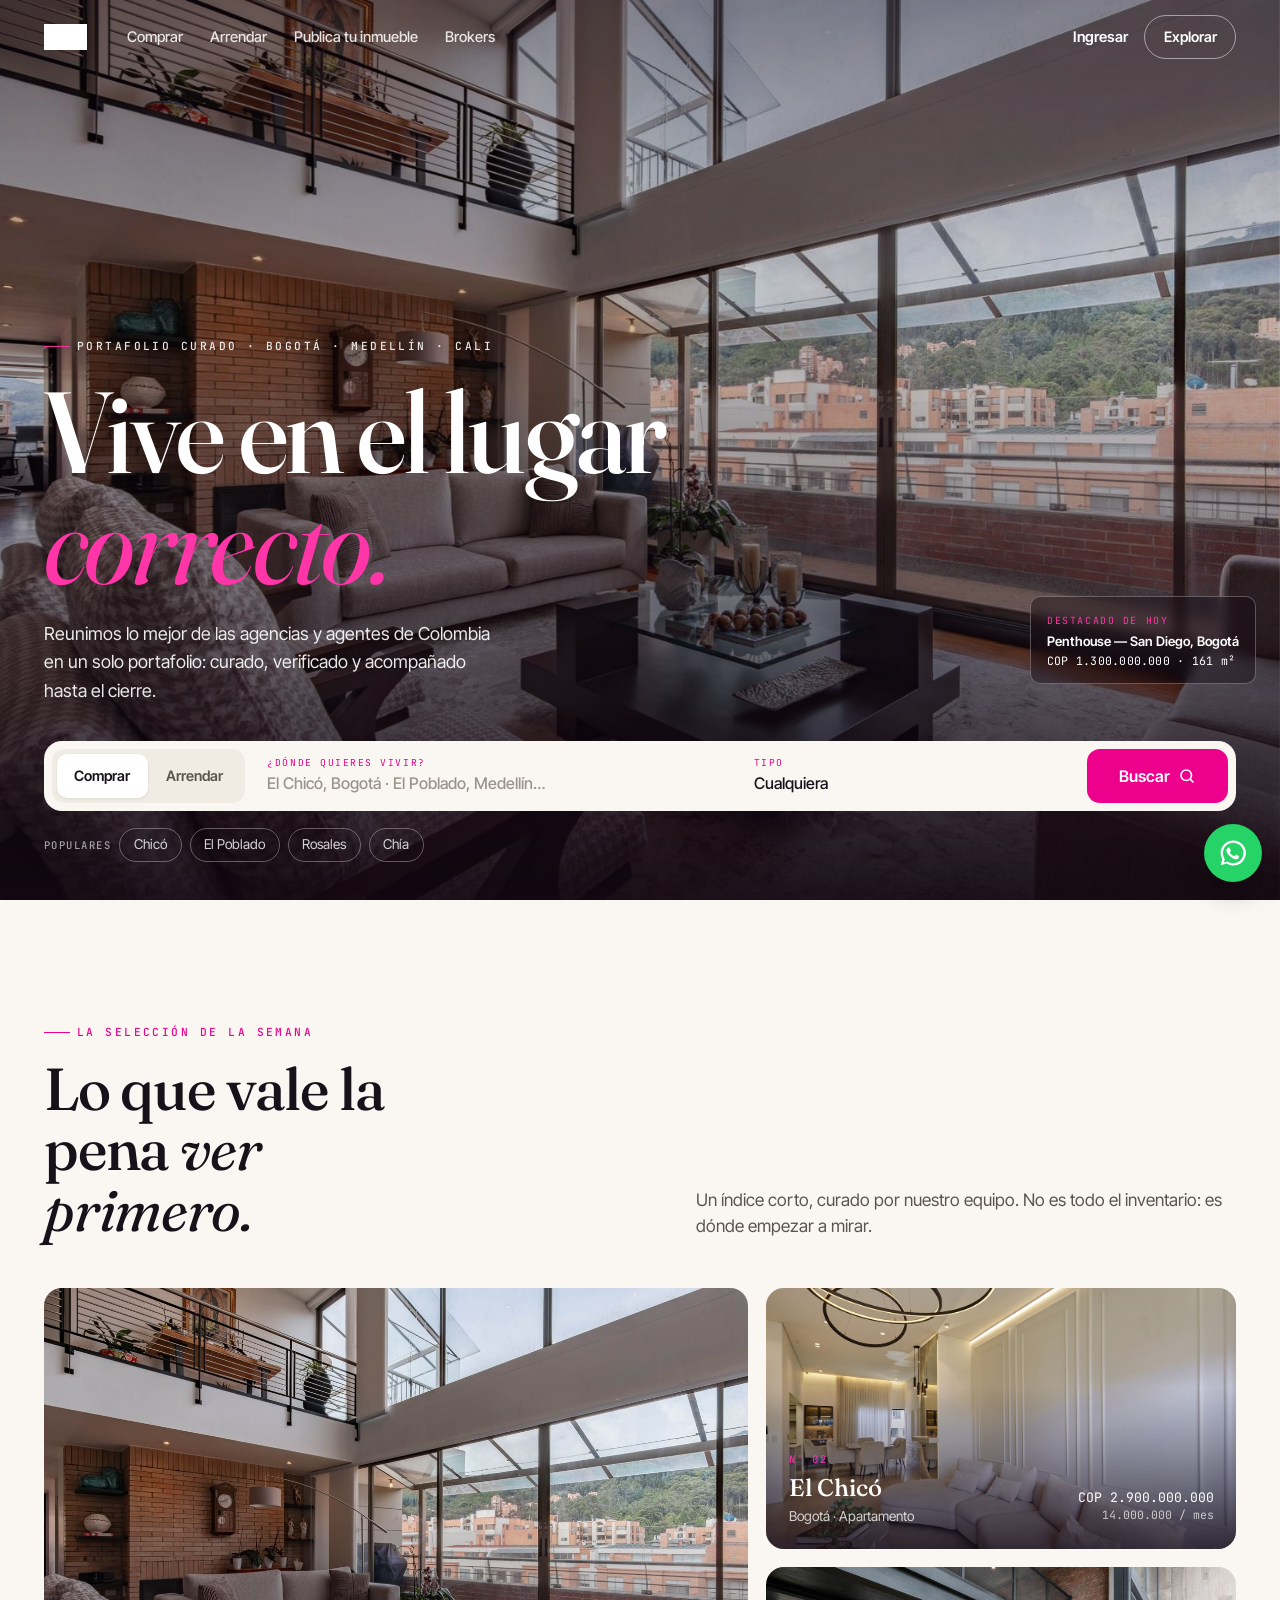
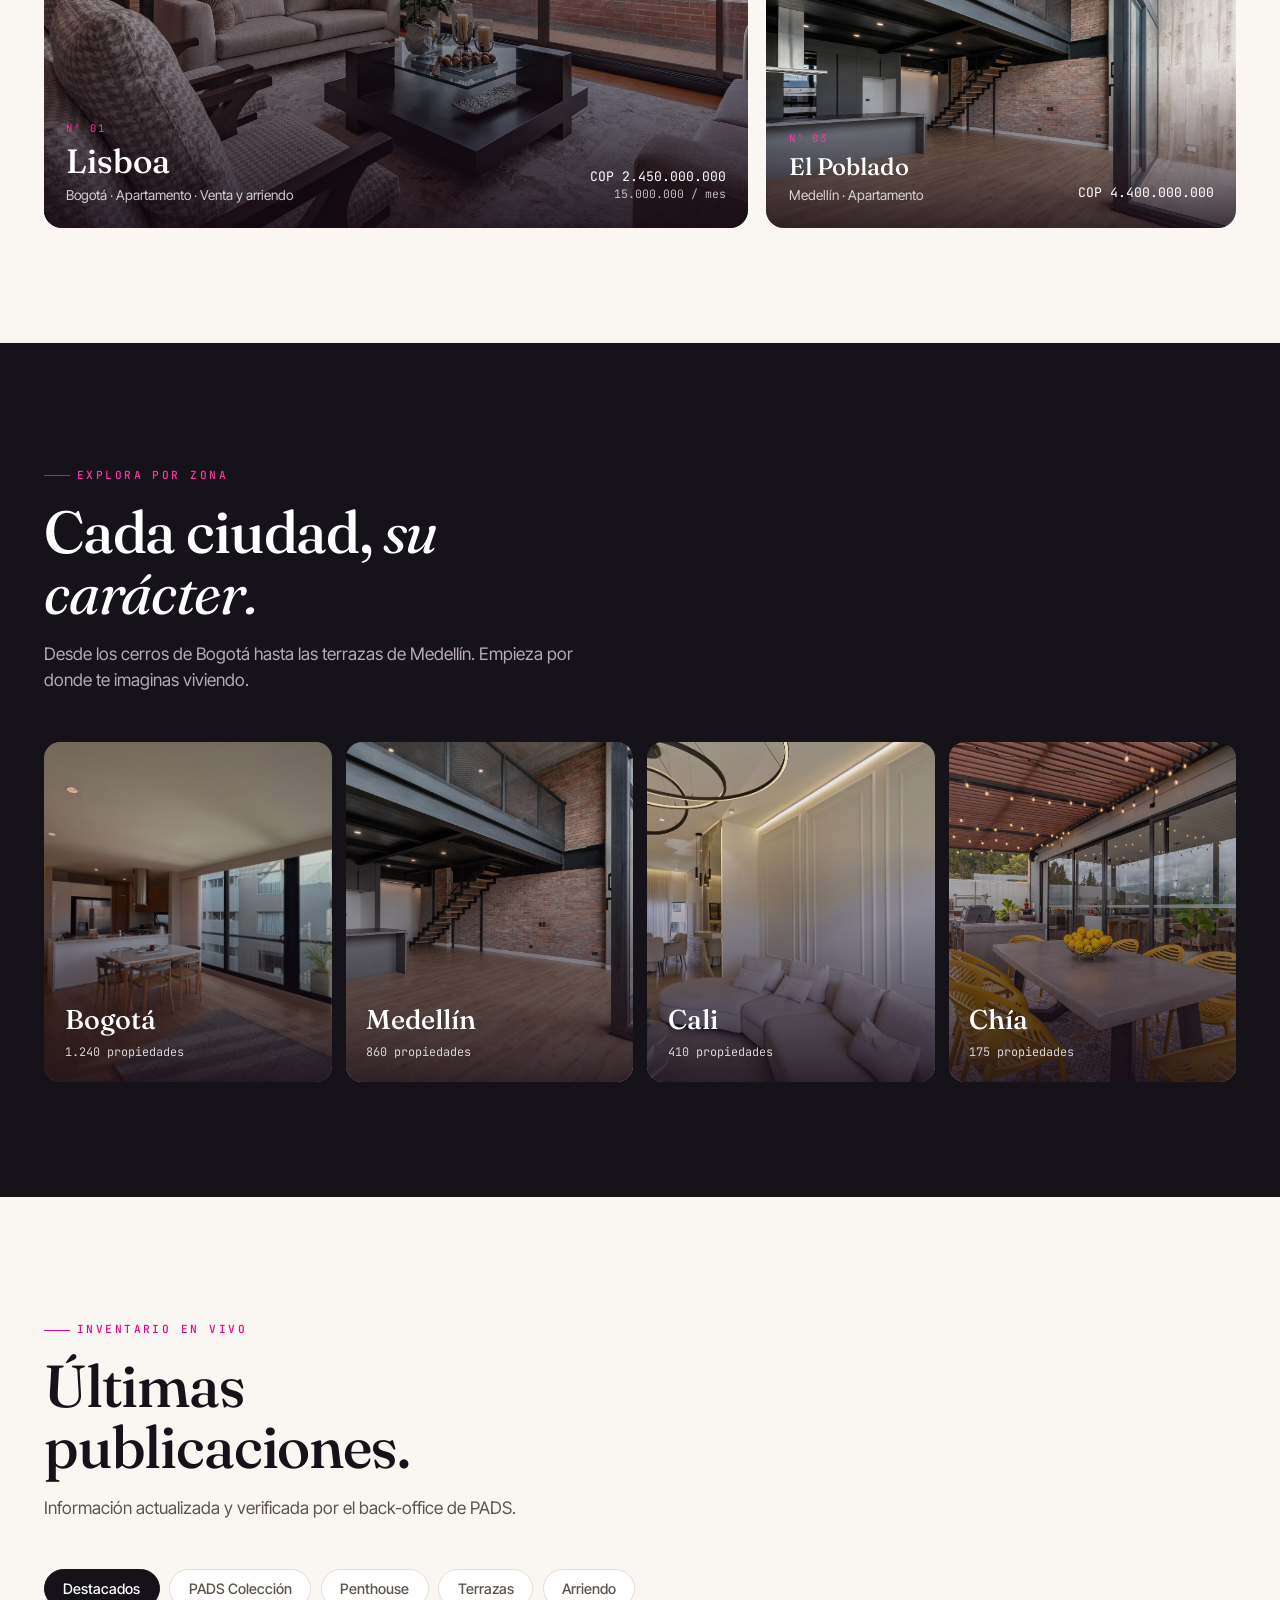
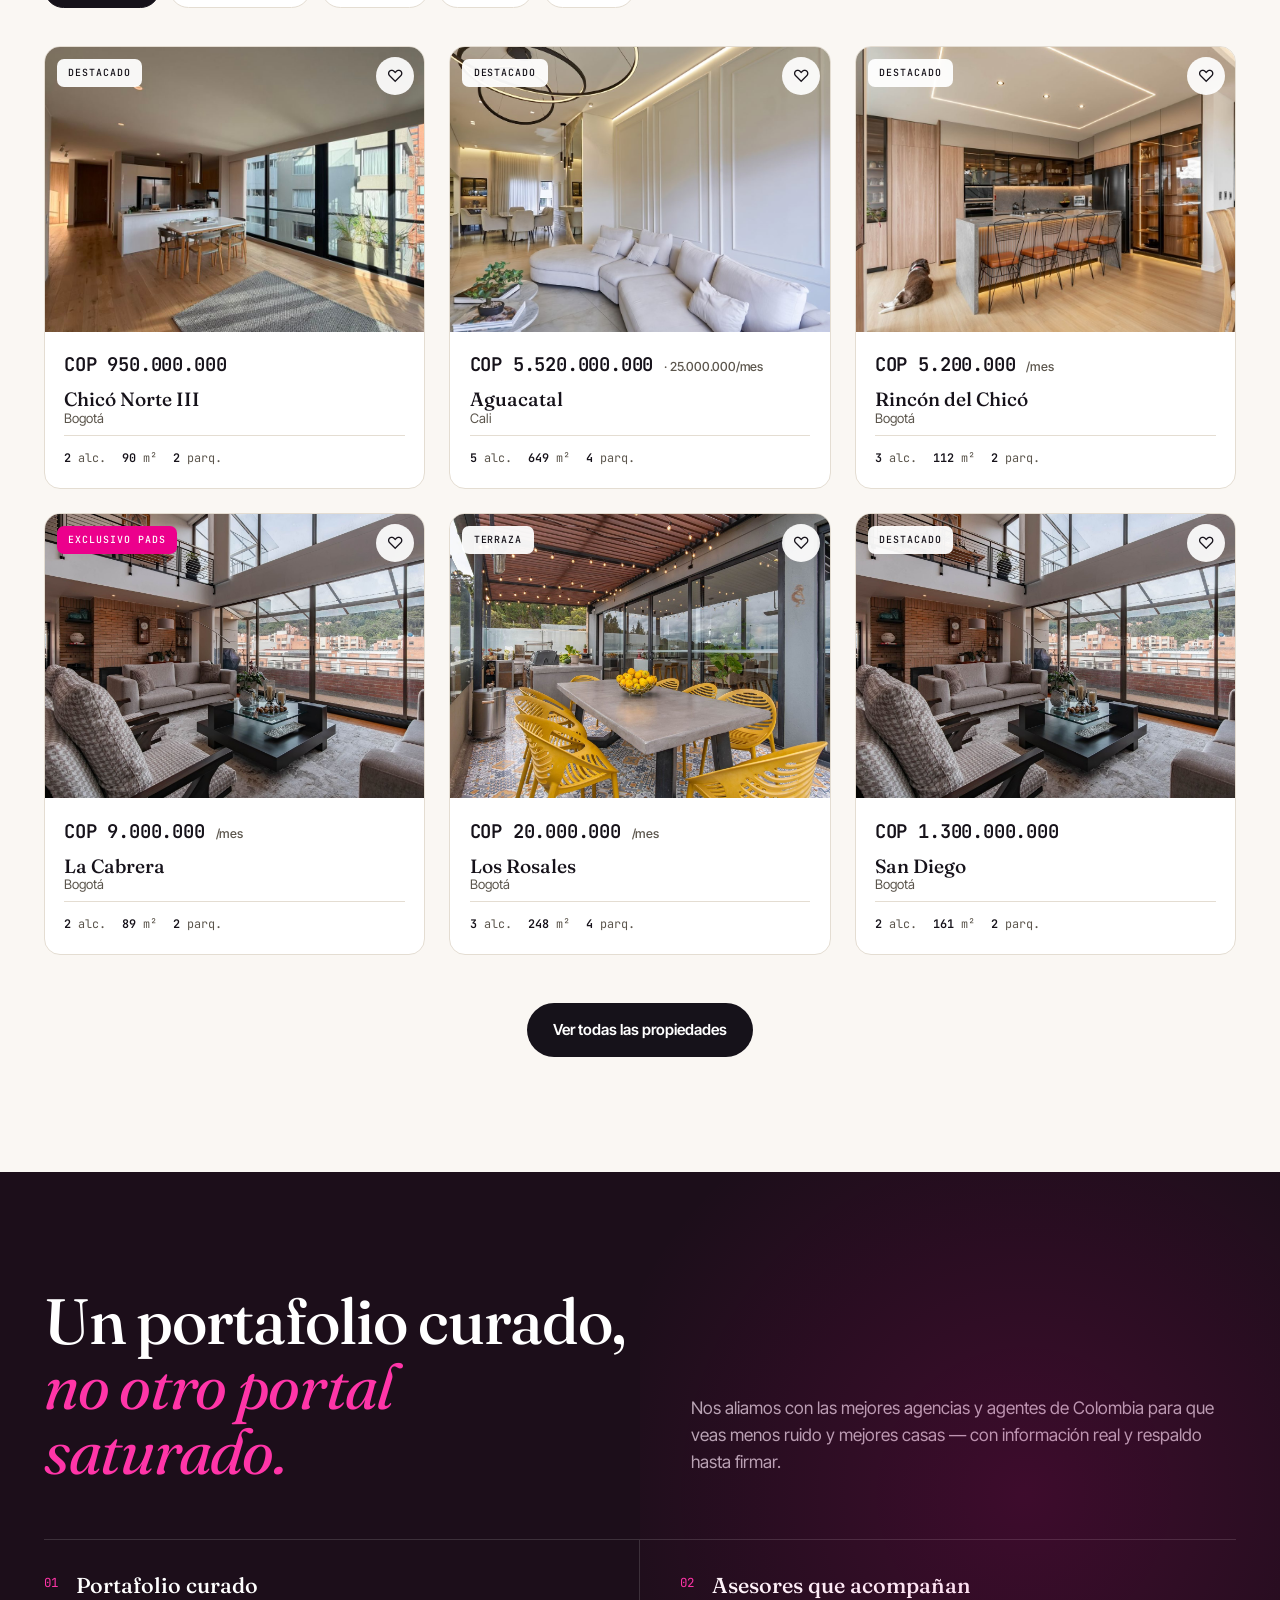
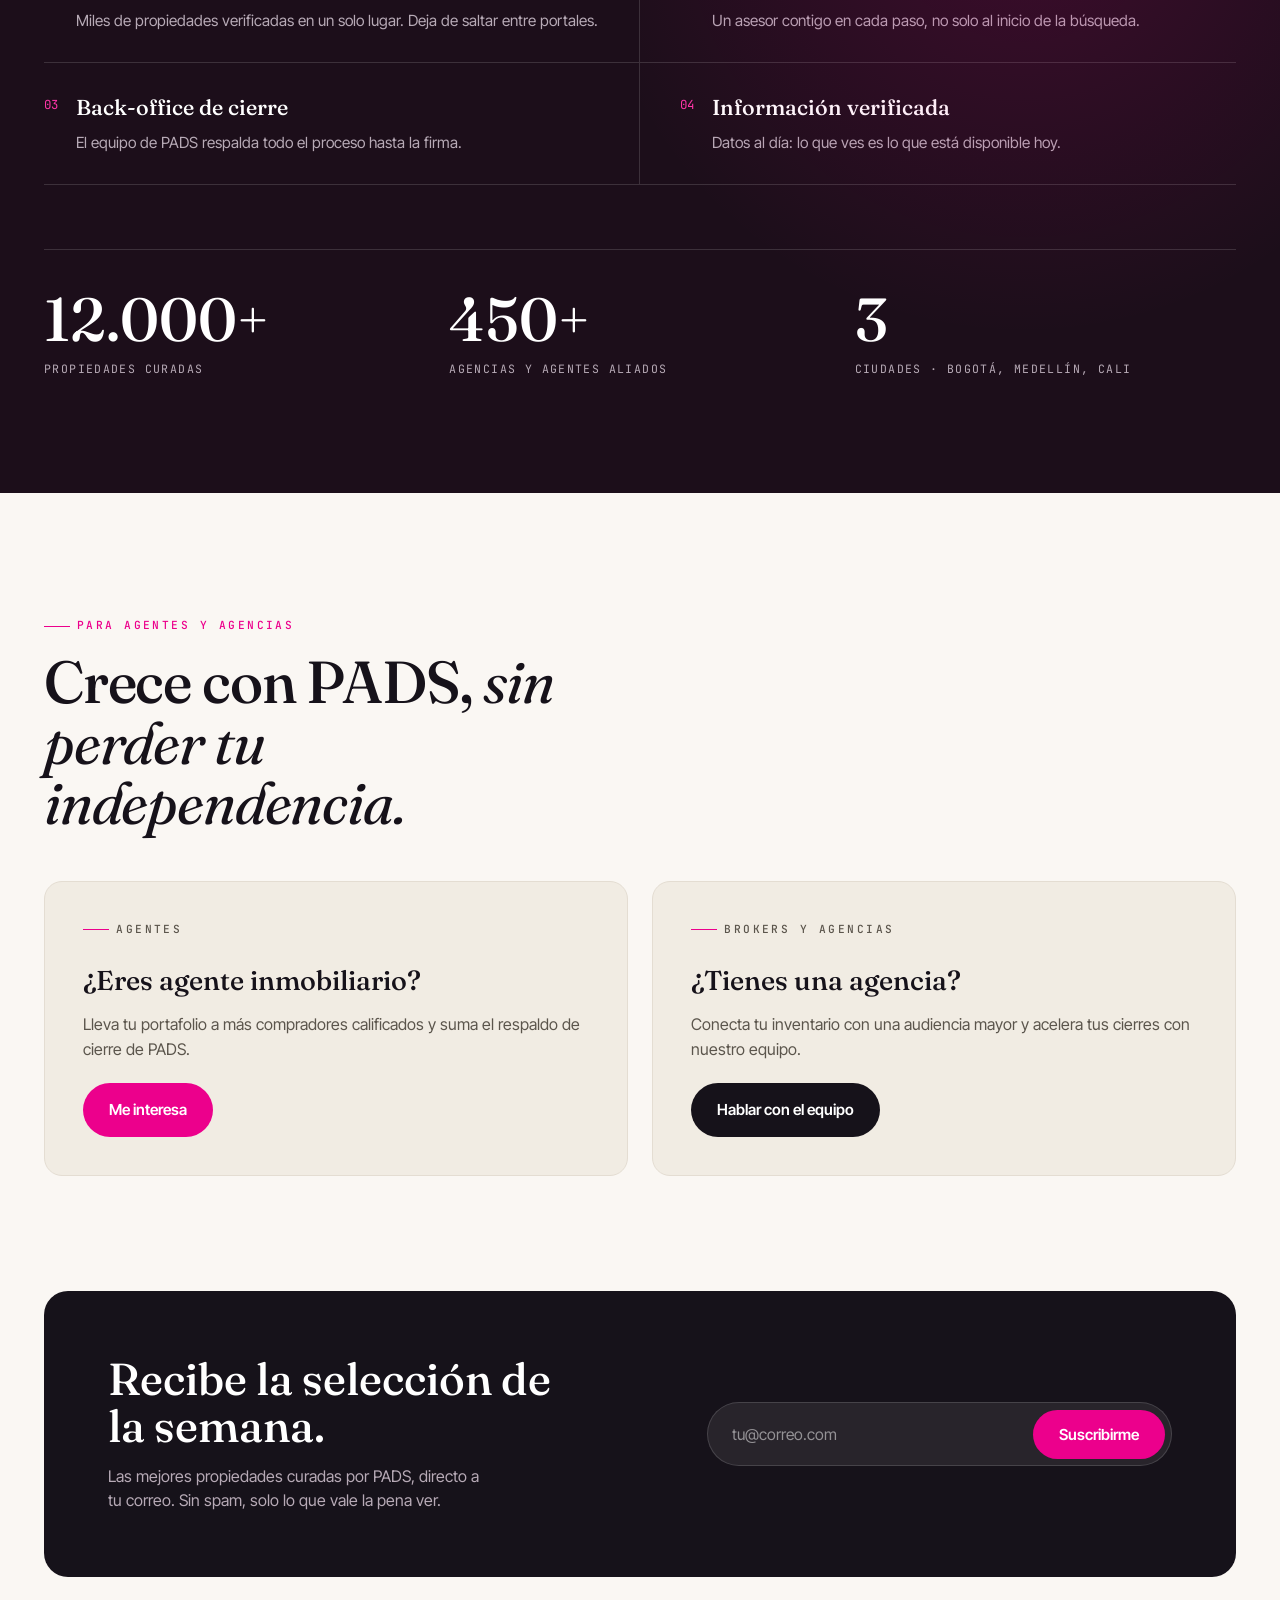
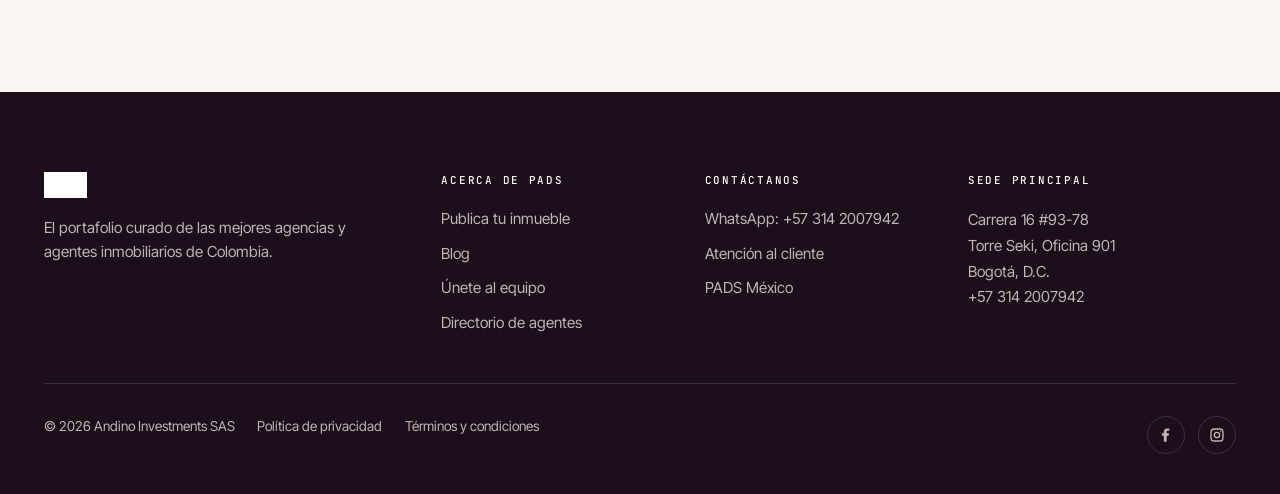
==== commit 59abf25d: "Reinvent PADS homepage: cinematic concierge redesign Full redesign (not a reskin of the current pads" ====
--- a/pads-redesign/index.html
+++ b/pads-redesign/index.html
@@ -3,7 +3,7 @@
 <head>
   <meta charset="UTF-8" />
   <meta name="viewport" content="width=device-width, initial-scale=1.0" />
-  <meta name="theme-color" content="#0E0E11" />
+  <meta name="theme-color" content="#1C0E1A" />
   <meta name="robots" content="index,follow" />
 
   <!-- Primary SEO -->
@@ -37,7 +37,7 @@
   <!-- Fonts -->
   <link rel="preconnect" href="https://fonts.googleapis.com" />
   <link rel="preconnect" href="https://fonts.gstatic.com" crossorigin />
-  <link href="https://fonts.googleapis.com/css2?family=Bricolage+Grotesque:opsz,wght@12..96,500;12..96,700;12..96,800&family=Inter+Tight:wght@400;500;600;700&family=JetBrains+Mono:wght@400;500;700&display=swap" rel="stylesheet" />
+  <link href="https://fonts.googleapis.com/css2?family=Fraunces:ital,opsz,wght@0,9..144,400;0,9..144,500;0,9..144,600;0,9..144,700;1,9..144,400;1,9..144,500&family=Inter+Tight:wght@400;500;600;700&family=JetBrains+Mono:wght@400;500;600&display=swap" rel="stylesheet" />
 
   <!-- Structured data -->
   <script type="application/ld+json">
@@ -78,480 +78,486 @@
   </script>
 
   <style>
-    /* ============ Tokens ============ */
+    /* ============================================================
+       PADS — propuesta de rediseño · "casa curatorial / concierge"
+       ============================================================ */
     :root{
-      --ink:#0E0E11;
-      --ink-soft:#1A1A1F;
-      --paper:#F7F5F1;
-      --magenta:#EC008C;
-      --magenta-deep:#C2007A;
-      --blue:#006FE8;
-      --mist:#EAE6DE;
-      --line:#DED9CF;
-      --stone:#6B6862;
+      --ink:#16121A;          /* near-black, plum undertone */
+      --plum:#1C0E1A;         /* deep wine — cinematic sections */
+      --plum-2:#2A1626;
+      --paper:#FAF7F3;        /* warm white */
+      --stone-surface:#F1ECE3;
+      --magenta:#EC008C;      /* PADS brand */
+      --magenta-bright:#FF35A8;
+      --line:#E4DDD2;         /* hairline on paper */
+      --line-soft:rgba(255,255,255,.14);
+      --muted:#5B554C;        /* secondary text on paper (AA) */
+      --muted-dark:#B7AAB6;   /* secondary text on plum */
       --white:#FFFFFF;
 
-      --f-display:"Bricolage Grotesque", "Inter Tight", system-ui, sans-serif;
-      --f-body:"Inter Tight", system-ui, -apple-system, sans-serif;
-      --f-mono:"JetBrains Mono", ui-monospace, "SFMono-Regular", monospace;
-
-      --wrap:1180px;
-      --r:14px;
+      --serif:"Fraunces", Georgia, "Times New Roman", serif;
+      --sans:"Inter Tight", system-ui, -apple-system, sans-serif;
+      --mono:"JetBrains Mono", ui-monospace, SFMono-Regular, monospace;
+
+      --wrap:1240px;
+      --gut:24px;
       --ease:cubic-bezier(.22,.61,.36,1);
     }
 
     *,*::before,*::after{box-sizing:border-box}
-    html{scroll-behavior:smooth}
+    html{scroll-behavior:smooth;-webkit-text-size-adjust:100%}
     body{
-      margin:0;
-      background:var(--paper);
-      color:var(--ink);
-      font-family:var(--f-body);
-      font-size:16px;
-      line-height:1.5;
-      -webkit-font-smoothing:antialiased;
-      text-rendering:optimizeLegibility;
+      margin:0;background:var(--paper);color:var(--ink);
+      font-family:var(--sans);font-size:16px;line-height:1.55;
+      -webkit-font-smoothing:antialiased;text-rendering:optimizeLegibility;
       overflow-x:hidden;
     }
     img{display:block;max-width:100%}
     a{color:inherit;text-decoration:none}
-    button{font-family:inherit;cursor:pointer}
-    :focus-visible{outline:3px solid var(--blue);outline-offset:2px;border-radius:4px}
-
-    .wrap{width:100%;max-width:var(--wrap);margin-inline:auto;padding-inline:20px}
+    button{font-family:inherit;cursor:pointer;border:0;background:none}
+    h1,h2,h3,h4{margin:0;font-weight:500}
+    p{margin:0}
+    :focus-visible{outline:3px solid var(--magenta);outline-offset:3px;border-radius:3px}
+
+    .wrap{width:100%;max-width:var(--wrap);margin-inline:auto;padding-inline:var(--gut)}
+    .mono{font-family:var(--mono);font-variant-numeric:tabular-nums}
 
     .eyebrow{
-      font-family:var(--f-mono);
-      font-size:.72rem;
-      letter-spacing:.18em;
-      text-transform:uppercase;
-      color:var(--magenta);
-      font-weight:500;
-      margin:0;
-    }
-    .mono{font-family:var(--f-mono);font-variant-numeric:tabular-nums}
+      font-family:var(--mono);font-size:.7rem;letter-spacing:.22em;
+      text-transform:uppercase;color:var(--magenta);font-weight:500;
+      display:inline-flex;align-items:center;gap:.6em;margin:0 0 1.1rem;
+    }
+    .eyebrow::before{content:"";width:26px;height:1px;background:var(--magenta);display:inline-block}
+    .eyebrow.on-dark{color:var(--magenta-bright)}
+
+    .display{
+      font-family:var(--serif);font-weight:500;line-height:.98;
+      letter-spacing:-.02em;font-optical-sizing:auto;
+    }
+    .display em{font-style:italic;font-weight:400}
+    .ink-accent{color:var(--magenta)}
+
+    .btn{
+      display:inline-flex;align-items:center;justify-content:center;gap:.5em;
+      font-weight:600;font-size:.95rem;padding:.95rem 1.6rem;border-radius:100px;
+      transition:transform .25s var(--ease),background .25s var(--ease),color .25s var(--ease);
+      white-space:nowrap;min-height:48px;
+    }
+    .btn--magenta{background:var(--magenta);color:#fff}
+    .btn--magenta:hover{background:var(--magenta-bright)}
+    .btn--ink{background:var(--ink);color:#fff}
+    .btn--ink:hover{transform:translateY(-2px)}
+    .btn--ghost{border:1px solid currentColor}
+    .btn--light{background:#fff;color:var(--ink)}
+    .btn--light:hover{transform:translateY(-2px)}
 
     /* ============ Header ============ */
-    .nav{
-      position:sticky;top:0;z-index:60;
-      background:rgba(247,245,241,.82);
-      backdrop-filter:saturate(140%) blur(14px);
-      border-bottom:1px solid var(--line);
-    }
-    .nav__row{display:flex;align-items:center;justify-content:space-between;height:60px}
-    .brand{display:flex;align-items:center;gap:10px}
-    .brand img{height:22px;width:auto}
-    .nav__links{display:none}
-    .nav__cta{display:flex;align-items:center;gap:10px}
-    .btn{
-      display:inline-flex;align-items:center;justify-content:center;gap:8px;
-      font-weight:600;font-size:.92rem;
-      padding:11px 18px;border-radius:999px;border:1px solid transparent;
-      transition:transform .2s var(--ease), background .2s var(--ease), color .2s var(--ease);
-      white-space:nowrap;
-    }
-    .btn--magenta{background:var(--magenta);color:#fff}
-    .btn--magenta:hover{background:var(--magenta-deep);transform:translateY(-1px)}
-    .btn--ghost{background:transparent;color:var(--ink);border-color:var(--line)}
-    .btn--ghost:hover{border-color:var(--ink)}
-    .btn--ink{background:var(--ink);color:#fff}
-    .btn--ink:hover{transform:translateY(-1px)}
-    .btn--light{background:#fff;color:var(--ink)}
-    .btn--block{width:100%}
-    .nav__login{display:none}
-    .burger{
-      display:inline-flex;flex-direction:column;justify-content:center;gap:5px;
-      width:42px;height:42px;border:1px solid var(--line);border-radius:10px;background:#fff;
-    }
-    .burger span{height:2px;width:18px;background:var(--ink);margin-inline:auto;transition:.25s var(--ease)}
-    .mobile-menu{
-      display:none;flex-direction:column;gap:2px;padding:8px 20px 20px;
-      border-bottom:1px solid var(--line);background:var(--paper);
-    }
-    .mobile-menu.open{display:flex}
-    .mobile-menu a{padding:13px 4px;font-weight:600;border-bottom:1px solid var(--line)}
-    .mobile-menu a:last-of-type{border-bottom:0}
-    .mobile-menu .btn{margin-top:12px}
+    .head{
+      position:fixed;inset:0 0 auto 0;z-index:90;
+      transition:background .3s var(--ease),box-shadow .3s var(--ease),border-color .3s;
+      border-bottom:1px solid transparent;
+    }
+    .head__in{display:flex;align-items:center;gap:1.5rem;height:74px}
+    .logo{display:flex;align-items:center}
+    .logo img{height:26px;width:auto;filter:brightness(0) invert(1)}
+    .nav{display:flex;gap:1.7rem;margin-left:1rem}
+    .nav a{font-size:.92rem;font-weight:500;color:rgba(255,255,255,.86);transition:color .2s}
+    .nav a:hover{color:#fff}
+    .head__right{margin-left:auto;display:flex;align-items:center;gap:.6rem}
+    .head__login{font-size:.92rem;font-weight:600;color:#fff;padding:.5rem .4rem}
+    .head__cta{font-size:.9rem;font-weight:600;color:#fff;border:1px solid rgba(255,255,255,.5);padding:.6rem 1.15rem;border-radius:100px;transition:background .2s,color .2s}
+    .head__cta:hover{background:#fff;color:var(--ink)}
+    .burger{display:none;width:44px;height:44px;align-items:center;justify-content:center;margin-left:auto}
+    .burger span{display:block;width:22px;height:2px;background:#fff;position:relative}
+    .burger span::before,.burger span::after{content:"";position:absolute;left:0;width:22px;height:2px;background:#fff}
+    .burger span::before{top:-7px}.burger span::after{top:7px}
+
+    /* scrolled state */
+    .head.solid{background:rgba(250,247,243,.92);backdrop-filter:blur(14px);border-color:var(--line)}
+    .head.solid .logo img{filter:none}
+    .head.solid .nav a{color:var(--ink)}
+    .head.solid .head__login{color:var(--ink)}
+    .head.solid .head__cta{color:var(--ink);border-color:var(--ink)}
+    .head.solid .head__cta:hover{background:var(--ink);color:#fff}
+    .head.solid .burger span,.head.solid .burger span::before,.head.solid .burger span::after{background:var(--ink)}
+
+    .mnav{position:fixed;inset:74px 0 auto 0;z-index:89;background:var(--paper);border-bottom:1px solid var(--line);
+      padding:1rem var(--gut) 1.6rem;display:none;flex-direction:column;gap:.2rem}
+    .mnav.open{display:flex}
+    .mnav a{padding:.85rem 0;font-size:1.05rem;font-weight:500;border-bottom:1px solid var(--line)}
+    .mnav a:last-child{border-bottom:0}
 
     /* ============ Hero ============ */
-    .hero{position:relative;color:#fff;overflow:hidden}
-    .hero__media{position:absolute;inset:0;z-index:0}
-    .hero__media img{width:100%;height:100%;object-fit:cover}
-    .hero__media::after{
-      content:"";position:absolute;inset:0;
-      background:linear-gradient(180deg,rgba(14,14,17,.42) 0%,rgba(14,14,17,.30) 40%,rgba(14,14,17,.78) 100%);
-    }
-    .hero__inner{position:relative;z-index:1;padding-top:64px;padding-bottom:30px;min-height:88vh;display:flex;flex-direction:column;justify-content:flex-end}
-    .hero .eyebrow{color:#fff;opacity:.85}
-    .hero h1{
-      font-family:var(--f-display);
-      font-weight:800;
-      font-size:clamp(2.5rem,11vw,4.6rem);
-      line-height:.97;
-      letter-spacing:-.02em;
-      margin:14px 0 0;
-      max-width:14ch;
-      text-wrap:balance;
-    }
-    .hero h1 em{font-style:normal;color:var(--magenta)}
-    .hero__sub{margin:18px 0 0;font-size:1.05rem;max-width:42ch;color:rgba(255,255,255,.86)}
-
-    /* Search card */
-    .search{
-      margin-top:26px;background:rgba(255,255,255,.97);color:var(--ink);
-      border-radius:var(--r);padding:14px;box-shadow:0 24px 60px -28px rgba(0,0,0,.55);
-    }
-    .seg{display:flex;background:var(--mist);border-radius:10px;padding:4px;gap:4px}
-    .seg button{
-      flex:1;border:0;background:transparent;border-radius:7px;padding:10px;
-      font-weight:600;font-size:.92rem;color:var(--stone);transition:.2s var(--ease);
-    }
-    .seg button[aria-selected="true"]{background:#fff;color:var(--ink);box-shadow:0 2px 8px -2px rgba(0,0,0,.2)}
-    .search__field{margin-top:12px}
-    .search__field label{font-family:var(--f-mono);font-size:.66rem;letter-spacing:.14em;text-transform:uppercase;color:var(--stone)}
-    .search__field input{
-      width:100%;margin-top:6px;border:1px solid var(--line);border-radius:10px;
-      padding:13px 14px;font-family:inherit;font-size:1rem;background:#fff;color:var(--ink);
-    }
-    .search__field input::placeholder{color:#9a968e}
-    .search .btn{margin-top:12px}
-
-    .hero__stats{display:flex;flex-wrap:wrap;gap:22px;margin-top:26px;padding-top:22px;border-top:1px solid rgba(255,255,255,.2)}
-    .stat__n{font-family:var(--f-mono);font-size:1.45rem;font-weight:700;line-height:1}
-    .stat__l{font-size:.78rem;color:rgba(255,255,255,.72);margin-top:4px}
-
-    /* ============ Section frame ============ */
-    .section{padding:64px 0}
-    .section__head{margin-bottom:30px}
-    .section__title{
-      font-family:var(--f-display);font-weight:700;
-      font-size:clamp(1.8rem,6.5vw,2.7rem);line-height:1.02;letter-spacing:-.02em;margin:10px 0 0;
-    }
-    .section__lead{margin:12px 0 0;color:var(--stone);max-width:54ch;font-size:1.02rem}
-
-    /* ============ Curated index (signature) ============ */
-    .curated{background:var(--ink);color:#fff}
-    .curated .eyebrow{color:var(--magenta)}
-    .curated .section__title{color:#fff}
-    .curated .section__lead{color:rgba(255,255,255,.7)}
-    .rail{
-      display:flex;gap:16px;overflow-x:auto;scroll-snap-type:x mandatory;
-      margin:0 -20px;padding:4px 20px 20px;-webkit-overflow-scrolling:touch;
-      scrollbar-width:none;
-    }
-    .rail::-webkit-scrollbar{display:none}
-    .feat{
-      scroll-snap-align:start;flex:0 0 82%;max-width:340px;
-      background:var(--ink-soft);border:1px solid rgba(255,255,255,.09);border-radius:var(--r);
-      overflow:hidden;display:flex;flex-direction:column;
-      transition:transform .3s var(--ease),border-color .3s var(--ease);
-    }
-    .feat:hover{transform:translateY(-4px);border-color:rgba(236,0,140,.5)}
-    .feat__media{position:relative;aspect-ratio:4/3;overflow:hidden}
-    .feat__media img{width:100%;height:100%;object-fit:cover;transition:transform .6s var(--ease)}
-    .feat:hover .feat__media img{transform:scale(1.05)}
-    .feat__idx{
-      position:absolute;top:12px;left:12px;font-family:var(--f-mono);font-weight:700;
-      font-size:.8rem;color:#fff;background:var(--magenta);border-radius:7px;padding:4px 9px;letter-spacing:.05em;
-    }
-    .feat__body{padding:16px;display:flex;flex-direction:column;gap:6px;flex:1}
-    .feat__loc{font-family:var(--f-display);font-weight:700;font-size:1.18rem}
-    .feat__meta{font-size:.84rem;color:rgba(255,255,255,.6)}
-    .feat__price{font-family:var(--f-mono);font-size:.96rem;font-weight:500;color:#fff;margin-top:auto;padding-top:10px}
-    .feat__price span{color:var(--magenta)}
-    .rail-hint{font-family:var(--f-mono);font-size:.72rem;color:rgba(255,255,255,.5);letter-spacing:.08em;margin-top:4px}
-
-    /* ============ Filters + listings ============ */
-    .chips{display:flex;gap:9px;overflow-x:auto;margin:0 -20px;padding:2px 20px 6px;scrollbar-width:none}
+    .hero{position:relative;min-height:100svh;display:flex;align-items:flex-end;color:#fff;isolation:isolate;padding-top:74px}
+    .hero__media{position:absolute;inset:0;z-index:-2;overflow:hidden}
+    .hero__media img{width:100%;height:100%;object-fit:cover;transform:scale(1.08);animation:kenburns 14s var(--ease) forwards}
+    @keyframes kenburns{to{transform:scale(1)}}
+    .hero__media::after{content:"";position:absolute;inset:0;
+      background:linear-gradient(180deg,rgba(20,8,18,.45) 0%,rgba(20,8,18,.15) 32%,rgba(20,8,18,.55) 72%,rgba(20,8,18,.92) 100%);}
+    .hero__in{width:100%;max-width:var(--wrap);margin-inline:auto;padding:0 var(--gut) 2.4rem;position:relative}
+    .hero__eyebrow{color:#fff;opacity:.9}
+    .hero__eyebrow::before{background:var(--magenta-bright)}
+    .hero h1{font-family:var(--serif);font-weight:500;line-height:.96;letter-spacing:-.025em;
+      font-size:clamp(3.1rem,9vw,7.2rem);max-width:14ch;margin:.2rem 0 1.4rem}
+    .hero h1 em{font-style:italic;font-weight:400;color:var(--magenta-bright)}
+    .hero__sub{max-width:46ch;font-size:clamp(1rem,1.4vw,1.18rem);color:rgba(255,255,255,.9);line-height:1.6}
+
+    /* hero spec-plate (signature: drawing title block) */
+    .plate{
+      position:absolute;right:var(--gut);bottom:13.5rem;z-index:2;
+      font-family:var(--mono);font-size:.72rem;line-height:1.5;letter-spacing:.02em;
+      background:rgba(20,8,18,.42);backdrop-filter:blur(6px);
+      border:1px solid rgba(255,255,255,.28);border-radius:10px;padding:.85rem 1rem;max-width:230px;
+    }
+    .plate b{display:block;font-family:var(--sans);font-weight:600;font-size:.82rem;letter-spacing:0;margin-top:.25rem}
+    .plate .plate__tag{color:var(--magenta-bright);text-transform:uppercase;letter-spacing:.16em;font-size:.62rem}
+
+    /* search console */
+    .console{
+      margin-top:2.2rem;background:var(--paper);color:var(--ink);
+      border-radius:18px;padding:.5rem;box-shadow:0 30px 70px -30px rgba(20,8,18,.6);
+      display:grid;grid-template-columns:auto 1.4fr 1fr auto;gap:.4rem;align-items:stretch;
+    }
+    .seg{display:flex;background:var(--stone-surface);border-radius:13px;padding:.3rem}
+    .seg button{flex:1;font-weight:600;font-size:.9rem;color:var(--muted);padding:.7rem 1.1rem;border-radius:10px;transition:.2s}
+    .seg button[aria-selected="true"]{background:#fff;color:var(--ink);box-shadow:0 1px 3px rgba(0,0,0,.08)}
+    .field{display:flex;flex-direction:column;justify-content:center;padding:.45rem 1rem;border-radius:13px;transition:background .2s}
+    .field:hover{background:var(--stone-surface)}
+    .field label{font-family:var(--mono);font-size:.6rem;letter-spacing:.16em;text-transform:uppercase;color:var(--magenta)}
+    .field input,.field select{border:0;background:none;font-family:var(--sans);font-size:1rem;font-weight:500;color:var(--ink);padding:.15rem 0;width:100%}
+    .field input::placeholder{color:#9a948a}
+    .field select{appearance:none;cursor:pointer}
+    .console .btn{border-radius:13px;font-size:1rem;padding-inline:2rem}
+    .popular{margin-top:1.1rem;display:flex;flex-wrap:wrap;gap:.5rem;align-items:center;font-size:.85rem;color:rgba(255,255,255,.82)}
+    .popular b{font-family:var(--mono);font-size:.66rem;letter-spacing:.14em;text-transform:uppercase;color:rgba(255,255,255,.6);font-weight:500}
+    .popular a{border:1px solid rgba(255,255,255,.32);padding:.32rem .85rem;border-radius:100px;transition:.2s}
+    .popular a:hover{background:#fff;color:var(--ink);border-color:#fff}
+
+    /* ============ Section scaffolding ============ */
+    .section{padding:clamp(4.5rem,9vw,8rem) 0}
+    .s-head{max-width:60ch;margin-bottom:3rem}
+    .s-head h2{font-family:var(--serif);font-weight:500;line-height:1.02;letter-spacing:-.02em;
+      font-size:clamp(2.2rem,5vw,3.7rem)}
+    .s-head h2 em{font-style:italic;font-weight:400}
+    .s-lead{margin-top:1.1rem;font-size:1.08rem;color:var(--muted);max-width:54ch}
+
+    /* ============ Selection (editorial gallery) ============ */
+    .selection .s-head{display:flex;flex-wrap:wrap;justify-content:space-between;align-items:flex-end;gap:1rem;max-width:none}
+    .selection .s-head>div{max-width:46ch}
+    .sel-grid{display:grid;grid-template-columns:1.5fr 1fr;grid-template-rows:repeat(2,minmax(0,1fr));gap:18px}
+    .prop{position:relative;overflow:hidden;border-radius:18px;background:#ddd;display:block;isolation:isolate}
+    .prop--lead{grid-row:span 2;min-height:540px}
+    .prop:not(.prop--lead){min-height:261px}
+    .prop img{width:100%;height:100%;object-fit:cover;position:absolute;inset:0;transition:transform .8s var(--ease)}
+    .prop:hover img{transform:scale(1.06)}
+    .prop::after{content:"";position:absolute;inset:0;background:linear-gradient(180deg,rgba(20,8,18,0) 38%,rgba(20,8,18,.82) 100%);z-index:1}
+    .prop__body{position:absolute;left:0;right:0;bottom:0;z-index:2;padding:1.4rem;color:#fff;display:flex;align-items:flex-end;justify-content:space-between;gap:1rem}
+    .prop__no{font-family:var(--mono);font-size:.66rem;letter-spacing:.18em;color:var(--magenta-bright);text-transform:uppercase}
+    .prop__loc{font-family:var(--serif);font-size:1.5rem;font-weight:500;line-height:1.05;margin-top:.3rem}
+    .prop--lead .prop__loc{font-size:2.1rem}
+    .prop__meta{font-size:.85rem;color:rgba(255,255,255,.78);margin-top:.35rem}
+    .prop__price{font-family:var(--mono);font-size:.82rem;text-align:right;line-height:1.4;flex-shrink:0;padding-bottom:.2rem}
+    .prop__price span{display:block;color:rgba(255,255,255,.7);font-size:.72rem}
+
+    /* ============ Explore by place ============ */
+    .places{background:var(--ink);color:#fff}
+    .places .s-lead{color:var(--muted-dark)}
+    .place-grid{display:grid;grid-template-columns:repeat(4,1fr);gap:14px}
+    .place{position:relative;overflow:hidden;border-radius:16px;min-height:340px;display:block;isolation:isolate}
+    .place img{position:absolute;inset:0;width:100%;height:100%;object-fit:cover;transition:transform .8s var(--ease)}
+    .place:hover img{transform:scale(1.07)}
+    .place::after{content:"";position:absolute;inset:0;background:linear-gradient(180deg,rgba(22,10,20,.1) 30%,rgba(22,10,20,.85));z-index:1}
+    .place__body{position:absolute;inset:auto 0 0 0;z-index:2;padding:1.3rem}
+    .place__name{font-family:var(--serif);font-size:1.7rem;font-weight:500}
+    .place__count{font-family:var(--mono);font-size:.74rem;color:rgba(255,255,255,.8);margin-top:.2rem}
+
+    /* ============ Listings grid ============ */
+    .chips{display:flex;gap:.6rem;overflow-x:auto;padding-bottom:.4rem;margin-bottom:2rem;scrollbar-width:none}
     .chips::-webkit-scrollbar{display:none}
-    .chip{
-      flex:0 0 auto;border:1px solid var(--line);background:#fff;border-radius:999px;
-      padding:9px 16px;font-weight:600;font-size:.86rem;color:var(--stone);transition:.2s var(--ease);white-space:nowrap;
-    }
+    .chip{flex-shrink:0;font-weight:500;font-size:.9rem;color:var(--muted);padding:.6rem 1.15rem;border:1px solid var(--line);border-radius:100px;background:#fff;transition:.2s}
     .chip[aria-pressed="true"]{background:var(--ink);color:#fff;border-color:var(--ink)}
-    .chip:hover{border-color:var(--ink)}
-
-    .grid{display:grid;grid-template-columns:1fr;gap:18px;margin-top:24px}
-    .card{
-      background:#fff;border:1px solid var(--line);border-radius:var(--r);overflow:hidden;
-      transition:transform .3s var(--ease),box-shadow .3s var(--ease);
-    }
-    .card:hover{transform:translateY(-4px);box-shadow:0 22px 44px -26px rgba(0,0,0,.35)}
-    .card__media{position:relative;aspect-ratio:16/11;overflow:hidden}
-    .card__media img{width:100%;height:100%;object-fit:cover;transition:transform .6s var(--ease)}
-    .card:hover .card__media img{transform:scale(1.04)}
-    .badge{
-      position:absolute;top:12px;left:12px;display:inline-flex;align-items:center;gap:6px;
-      font-family:var(--f-mono);font-size:.66rem;letter-spacing:.08em;text-transform:uppercase;font-weight:500;
-      background:rgba(255,255,255,.94);color:var(--ink);border-radius:7px;padding:5px 9px;
-    }
+    .grid{display:grid;grid-template-columns:repeat(3,1fr);gap:24px}
+    .card{display:flex;flex-direction:column;background:#fff;border:1px solid var(--line);border-radius:16px;overflow:hidden;transition:transform .3s var(--ease),box-shadow .3s var(--ease)}
+    .card:hover{transform:translateY(-4px);box-shadow:0 24px 50px -28px rgba(20,8,18,.4)}
+    .card__media{position:relative;aspect-ratio:4/3;overflow:hidden;background:#eee}
+    .card__media img{width:100%;height:100%;object-fit:cover;transition:transform .7s var(--ease)}
+    .card:hover .card__media img{transform:scale(1.05)}
+    .badge{position:absolute;top:12px;left:12px;font-family:var(--mono);font-size:.62rem;letter-spacing:.1em;text-transform:uppercase;background:rgba(255,255,255,.94);color:var(--ink);padding:.4rem .7rem;border-radius:7px;font-weight:500}
     .badge--pads{background:var(--magenta);color:#fff}
-    .fav{
-      position:absolute;top:10px;right:10px;width:36px;height:36px;border-radius:50%;
-      background:rgba(255,255,255,.92);border:0;display:grid;place-items:center;font-size:1rem;line-height:1;
-    }
-    .card__body{padding:16px}
-    .card__price{font-family:var(--f-mono);font-weight:700;font-size:1.18rem;letter-spacing:-.01em}
-    .card__price small{font-weight:400;font-size:.78rem;color:var(--stone)}
-    .card__loc{margin-top:4px;font-weight:600}
-    .card__loc span{display:block;font-weight:400;color:var(--stone);font-size:.86rem}
-    .card__specs{
-      display:flex;gap:14px;margin-top:13px;padding-top:13px;border-top:1px solid var(--line);
-      font-family:var(--f-mono);font-size:.8rem;color:var(--stone);
-    }
-    .card__specs b{color:var(--ink);font-weight:700}
-
-    .more{margin-top:28px;text-align:center}
-
-    /* ============ Why PADS (magenta band) ============ */
-    .why{background:var(--magenta);color:#fff}
-    .why .eyebrow{color:rgba(255,255,255,.85)}
-    .why .section__title{color:#fff}
-    .why__lead{margin:14px 0 30px;font-size:1.1rem;max-width:48ch;color:rgba(255,255,255,.92)}
-    .vlist{display:grid;grid-template-columns:1fr;gap:2px;border-radius:var(--r);overflow:hidden}
-    .vitem{background:rgba(255,255,255,.08);padding:22px;display:flex;gap:16px;align-items:flex-start}
-    .vitem__n{font-family:var(--f-mono);font-size:.82rem;font-weight:700;opacity:.7;padding-top:3px}
-    .vitem h3{font-family:var(--f-display);font-weight:700;font-size:1.2rem;margin:0 0 5px}
-    .vitem p{margin:0;color:rgba(255,255,255,.85);font-size:.96rem}
-
-    /* ============ Agents CTA ============ */
-    .agents{background:var(--ink);color:#fff}
-    .agents__card{
-      background:linear-gradient(135deg,var(--ink-soft),#222 70%);
-      border:1px solid rgba(255,255,255,.1);border-radius:18px;padding:30px 24px;
-    }
-    .agents__card + .agents__card{margin-top:16px}
-    .agents .eyebrow{color:var(--magenta)}
-    .agents h3{font-family:var(--f-display);font-weight:700;font-size:clamp(1.5rem,5vw,2rem);line-height:1.05;margin:10px 0 12px}
-    .agents p{color:rgba(255,255,255,.74);margin:0 0 20px;max-width:46ch}
+    .fav{position:absolute;top:10px;right:10px;width:38px;height:38px;border-radius:50%;background:rgba(255,255,255,.92);color:var(--ink);font-size:1.05rem;display:flex;align-items:center;justify-content:center;transition:.2s}
+    .fav:hover{background:var(--magenta);color:#fff}
+    /* spec-plate inside card */
+    .card__body{padding:1.15rem 1.2rem 1.3rem;display:flex;flex-direction:column;gap:.55rem;flex:1}
+    .card__price{font-family:var(--mono);font-size:1.18rem;font-weight:600;letter-spacing:-.01em}
+    .card__price small{font-family:var(--sans);font-size:.78rem;font-weight:500;color:var(--muted)}
+    .card__loc{font-family:var(--serif);font-size:1.2rem;font-weight:500;line-height:1.15}
+    .card__loc span{display:block;font-family:var(--sans);font-size:.82rem;color:var(--muted);font-weight:400;margin-top:.05rem}
+    .card__specs{margin-top:auto;display:flex;gap:1rem;padding-top:.8rem;border-top:1px solid var(--line);font-family:var(--mono);font-size:.74rem;color:var(--muted)}
+    .card__specs b{color:var(--ink);font-weight:600}
+    .more{display:flex;justify-content:center;margin-top:3rem}
+
+    /* ============ Difference (cinematic) ============ */
+    .diff{background:var(--plum);color:#fff;position:relative;overflow:hidden}
+    .diff::before{content:"";position:absolute;top:-30%;right:-10%;width:60%;height:130%;
+      background:radial-gradient(circle,rgba(236,0,140,.16),transparent 62%);pointer-events:none}
+    .diff__top{display:grid;grid-template-columns:1.1fr 1fr;gap:3rem;align-items:end}
+    .diff h2{font-family:var(--serif);font-weight:500;line-height:1.02;letter-spacing:-.02em;font-size:clamp(2.3rem,5vw,4rem);max-width:16ch}
+    .diff h2 em{font-style:italic;font-weight:400;color:var(--magenta-bright)}
+    .diff__intro{color:var(--muted-dark);font-size:1.08rem;padding-bottom:.5rem}
+    .vlist{margin-top:3.5rem;display:grid;grid-template-columns:repeat(2,1fr);gap:0;border-top:1px solid var(--line-soft)}
+    .vitem{display:flex;gap:1.1rem;padding:1.8rem 0;border-bottom:1px solid var(--line-soft)}
+    .vitem:nth-child(odd){padding-right:2.5rem;border-right:1px solid var(--line-soft)}
+    .vitem:nth-child(even){padding-left:2.5rem}
+    .vitem__n{font-family:var(--mono);font-size:.78rem;color:var(--magenta-bright);padding-top:.25rem}
+    .vitem h3{font-family:var(--serif);font-size:1.35rem;font-weight:500;margin-bottom:.4rem}
+    .vitem p{color:var(--muted-dark);font-size:.96rem}
+    .stats{margin-top:4rem;display:grid;grid-template-columns:repeat(3,1fr);gap:1.5rem;border-top:1px solid var(--line-soft);padding-top:2.5rem}
+    .stat__n{font-family:var(--serif);font-size:clamp(2.6rem,5vw,3.8rem);font-weight:500;line-height:1}
+    .stat__l{font-family:var(--mono);font-size:.72rem;letter-spacing:.12em;text-transform:uppercase;color:var(--muted-dark);margin-top:.6rem}
+
+    /* ============ Agents ============ */
+    .agents__wrap{display:grid;grid-template-columns:1fr 1fr;gap:24px;margin-top:2.5rem}
+    .acard{border:1px solid var(--line);border-radius:18px;padding:2.4rem;background:var(--stone-surface);display:flex;flex-direction:column;gap:.7rem}
+    .acard h3{font-family:var(--serif);font-size:1.7rem;font-weight:500}
+    .acard p{color:var(--muted);margin-bottom:.6rem}
+    .acard .btn{align-self:flex-start;margin-top:auto}
+
+    /* ============ Newsletter ============ */
+    .news{background:var(--ink);color:#fff;border-radius:24px;padding:clamp(2.5rem,5vw,4rem);
+      display:grid;grid-template-columns:1.2fr 1fr;gap:2.5rem;align-items:center}
+    .news h2{font-family:var(--serif);font-size:clamp(1.9rem,4vw,2.8rem);font-weight:500;line-height:1.05;max-width:16ch}
+    .news p{color:var(--muted-dark);margin-top:.9rem;max-width:42ch}
+    .news__form{display:flex;gap:.5rem;background:rgba(255,255,255,.08);border:1px solid var(--line-soft);border-radius:100px;padding:.4rem}
+    .news__form input{flex:1;background:none;border:0;color:#fff;font-family:var(--sans);font-size:.98rem;padding:.7rem 1.1rem}
+    .news__form input::placeholder{color:rgba(255,255,255,.5)}
 
     /* ============ Footer ============ */
-    .foot{background:#0A0A0C;color:rgba(255,255,255,.7);padding:54px 0 30px}
-    .foot__grid{display:grid;grid-template-columns:1fr;gap:30px}
-    .foot__brand img{height:24px}
-    .foot__brand p{margin:14px 0 0;max-width:40ch;font-size:.92rem}
-    .foot h4{font-family:var(--f-mono);font-size:.72rem;letter-spacing:.16em;text-transform:uppercase;color:rgba(255,255,255,.5);margin:0 0 12px}
-    .foot ul{list-style:none;margin:0;padding:0;display:flex;flex-direction:column;gap:9px}
-    .foot a:hover{color:#fff}
-    .foot__addr{font-style:normal;font-size:.92rem;line-height:1.7}
-    .foot__bottom{
-      display:flex;flex-direction:column;gap:14px;margin-top:36px;padding-top:22px;
-      border-top:1px solid rgba(255,255,255,.1);font-size:.82rem;
-    }
-    .foot__legal{display:flex;flex-wrap:wrap;gap:8px 16px}
-    .foot__social{display:flex;gap:10px}
-    .foot__social a{
-      width:38px;height:38px;border:1px solid rgba(255,255,255,.18);border-radius:50%;
-      display:grid;place-items:center;transition:.2s var(--ease);
-    }
+    .foot{background:var(--plum);color:rgba(255,255,255,.7);padding:5rem 0 2.5rem}
+    .foot__grid{display:grid;grid-template-columns:1.6fr 1fr 1fr 1.2fr;gap:2.5rem;padding-bottom:3rem;border-bottom:1px solid var(--line-soft)}
+    .foot__brand img{height:26px;filter:brightness(0) invert(1);margin-bottom:1.1rem}
+    .foot__brand p{max-width:34ch;font-size:.95rem}
+    .foot h4{font-family:var(--mono);font-size:.68rem;letter-spacing:.16em;text-transform:uppercase;color:#fff;margin-bottom:1.1rem;font-weight:500}
+    .foot ul{list-style:none;margin:0;padding:0;display:flex;flex-direction:column;gap:.7rem;font-size:.95rem}
+    .foot ul a:hover,.foot__addr a:hover{color:var(--magenta-bright)}
+    .foot__addr{font-style:normal;font-size:.95rem;line-height:1.7}
+    .foot__bottom{display:flex;flex-wrap:wrap;justify-content:space-between;gap:1rem;padding-top:2rem;font-size:.85rem}
+    .foot__legal{display:flex;flex-wrap:wrap;gap:1.4rem}
+    .foot__social{display:flex;gap:.8rem}
+    .foot__social a{width:38px;height:38px;border:1px solid var(--line-soft);border-radius:50%;display:flex;align-items:center;justify-content:center;transition:.2s}
     .foot__social a:hover{background:var(--magenta);border-color:var(--magenta);color:#fff}
 
-    /* WhatsApp float */
-    .wa{
-      position:fixed;right:16px;bottom:16px;z-index:70;width:54px;height:54px;border-radius:50%;
-      background:#25D366;display:grid;place-items:center;box-shadow:0 12px 30px -8px rgba(37,211,102,.6);
-      transition:transform .2s var(--ease);
-    }
-    .wa:hover{transform:scale(1.06)}
-    .wa svg{width:28px;height:28px}
-
-    /* Reveal */
-    .reveal{opacity:0;transform:translateY(22px);transition:opacity .7s var(--ease),transform .7s var(--ease)}
+    /* ============ WhatsApp float ============ */
+    .wa{position:fixed;right:18px;bottom:18px;z-index:80;width:58px;height:58px;border-radius:50%;
+      background:#25D366;display:flex;align-items:center;justify-content:center;
+      box-shadow:0 14px 30px -8px rgba(0,0,0,.4);transition:transform .25s var(--ease)}
+    .wa:hover{transform:scale(1.07)}
+    .wa svg{width:30px;height:30px}
+
+    /* ============ Reveal ============ */
+    .reveal{opacity:0;transform:translateY(26px);transition:opacity .7s var(--ease),transform .7s var(--ease)}
     .reveal.in{opacity:1;transform:none}
 
     /* ============ Responsive ============ */
-    @media(min-width:680px){
-      .grid{grid-template-columns:repeat(2,1fr)}
-      .feat{flex-basis:46%}
-      .vlist{grid-template-columns:repeat(2,1fr)}
-      .search__row{display:flex;gap:12px;align-items:flex-end}
-      .search__row .search__field{flex:1;margin-top:0}
-      .search__row .btn{margin-top:0;width:auto;padding-inline:30px}
-      .agents__wrap{display:grid;grid-template-columns:1fr 1fr;gap:16px}
-      .agents__card + .agents__card{margin-top:0}
-    }
-    @media(min-width:960px){
-      .nav__links{display:flex;gap:28px;font-weight:600;font-size:.94rem}
-      .nav__links a{color:var(--ink);position:relative;padding:4px 0}
-      .nav__links a::after{content:"";position:absolute;left:0;bottom:-2px;height:2px;width:0;background:var(--magenta);transition:width .25s var(--ease)}
-      .nav__links a:hover::after{width:100%}
-      .nav__login{display:inline-flex}
-      .burger{display:none}
-      .hero__inner{padding-bottom:48px}
-      .hero__layout{display:grid;grid-template-columns:1.25fr .9fr;gap:40px;align-items:end}
-      .search{margin-top:0}
-      .grid{grid-template-columns:repeat(3,1fr)}
-      .feat{flex-basis:31%}
-      .vlist{grid-template-columns:repeat(4,1fr)}
-      .foot__grid{grid-template-columns:1.6fr 1fr 1fr 1.2fr}
-      .foot__bottom{flex-direction:row;align-items:center;justify-content:space-between}
-      .section{padding:84px 0}
-    }
+    @media(max-width:1024px){
+      .place-grid{grid-template-columns:repeat(2,1fr)}
+      .news{grid-template-columns:1fr}
+    }
+    @media(max-width:860px){
+      .nav,.head__login{display:none}
+      .burger{display:flex}
+      .head__right{display:none}
+      .console{grid-template-columns:1fr;gap:.3rem}
+      .seg{order:-1}
+      .console .btn{margin-top:.2rem}
+      .plate{display:none}
+      .sel-grid{grid-template-columns:1fr;grid-template-rows:none}
+      .prop--lead{grid-row:auto;min-height:380px}
+      .prop:not(.prop--lead){min-height:300px}
+      .selection .s-head{display:block}
+      .grid{grid-template-columns:1fr 1fr}
+      .diff__top{grid-template-columns:1fr;gap:1.5rem}
+      .vlist{grid-template-columns:1fr}
+      .vitem:nth-child(odd){padding-right:0;border-right:0}
+      .vitem:nth-child(even){padding-left:0}
+      .agents__wrap{grid-template-columns:1fr}
+      .foot__grid{grid-template-columns:1fr 1fr}
+    }
+    @media(max-width:560px){
+      :root{--gut:18px}
+      .hero h1{font-size:clamp(2.7rem,12vw,3.6rem)}
+      .grid{grid-template-columns:1fr}
+      .place-grid{grid-template-columns:1fr}
+      .stats{grid-template-columns:1fr;gap:1.8rem}
+      .foot__grid{grid-template-columns:1fr}
+      .plate{display:none}
+    }
+
     @media(prefers-reduced-motion:reduce){
-      *{animation:none!important;transition:none!important;scroll-behavior:auto!important}
+      *,*::before,*::after{animation-duration:.001ms!important;transition-duration:.001ms!important}
+      .hero__media img{animation:none;transform:none}
       .reveal{opacity:1;transform:none}
+      html{scroll-behavior:auto}
     }
   </style>
 </head>
 <body>
 
   <!-- ============ HEADER ============ -->
-  <header class="nav">
-    <div class="wrap nav__row">
-      <a class="brand" href="/" aria-label="PADS — inicio">
-        <img src="assets/pads-logo.svg" alt="PADS" />
-      </a>
-      <nav class="nav__links" aria-label="Principal">
-        <a href="#venta">Ventas</a>
-        <a href="#arriendo">Arriendos</a>
+  <header class="head" id="head">
+    <div class="wrap head__in">
+      <a class="logo" href="#" aria-label="PADS — inicio"><img src="assets/pads-logo.svg" alt="PADS" /></a>
+      <nav class="nav" aria-label="Principal">
+        <a href="#venta">Comprar</a>
+        <a href="#arriendo">Arrendar</a>
         <a href="#publicar">Publica tu inmueble</a>
-        <a href="#agentes">Únete al equipo</a>
         <a href="#agentes">Brokers</a>
       </nav>
-      <div class="nav__cta">
-        <a class="btn btn--ghost nav__login" href="#">Iniciar sesión</a>
-        <a class="btn btn--magenta" href="#buscar">Explorar</a>
-        <button class="burger" id="burger" aria-label="Abrir menú" aria-expanded="false" aria-controls="mmenu">
-          <span></span><span></span><span></span>
-        </button>
-      </div>
-    </div>
-    <nav class="mobile-menu" id="mmenu" aria-label="Menú móvil">
-      <a href="#venta">Ventas</a>
-      <a href="#arriendo">Arriendos</a>
-      <a href="#publicar">Publica tu inmueble</a>
-      <a href="#agentes">Únete al equipo</a>
-      <a href="#agentes">Brokers</a>
-      <a class="btn btn--ghost btn--block" href="#">Iniciar sesión</a>
-    </nav>
+      <div class="head__right">
+        <a class="head__login" href="#">Ingresar</a>
+        <a class="head__cta" href="#buscar">Explorar</a>
+      </div>
+      <button class="burger" id="burger" aria-label="Abrir menú" aria-expanded="false" aria-controls="mnav"><span></span></button>
+    </div>
   </header>
+  <nav class="mnav" id="mnav" aria-label="Menú móvil">
+    <a href="#venta">Comprar</a>
+    <a href="#arriendo">Arrendar</a>
+    <a href="#publicar">Publica tu inmueble</a>
+    <a href="#agentes">Brokers</a>
+    <a href="#">Ingresar</a>
+  </nav>
 
   <!-- ============ HERO ============ -->
   <section class="hero" id="buscar">
     <div class="hero__media">
-      <img src="assets/img/penthouse-hero.jpg" alt="Penthouse de doble altura con grandes ventanales y vista a los cerros de Bogotá" fetchpriority="high" />
-    </div>
-    <div class="wrap hero__inner">
-      <div class="hero__layout">
+      <img src="assets/img/penthouse-hero.jpg" alt="Penthouse de doble altura con ventanales y vista a Bogotá" fetchpriority="high" />
+    </div>
+
+    <aside class="plate" aria-label="Destacado de hoy">
+      <span class="plate__tag">Destacado de hoy</span>
+      <b>Penthouse — San Diego, Bogotá</b>
+      <span class="mono">COP 1.300.000.000 · 161 m²</span>
+    </aside>
+
+    <div class="hero__in">
+      <p class="eyebrow hero__eyebrow">Portafolio curado · Bogotá · Medellín · Cali</p>
+      <h1>Vive en el lugar <em>correcto.</em></h1>
+      <p class="hero__sub">Reunimos lo mejor de las agencias y agentes de Colombia en un solo portafolio: curado, verificado y acompañado hasta el cierre.</p>
+
+      <form class="console" role="search" aria-label="Buscar inmuebles" onsubmit="return false">
+        <div class="seg" id="seg" role="tablist" aria-label="Operación">
+          <button type="button" role="tab" aria-selected="true">Comprar</button>
+          <button type="button" role="tab" aria-selected="false">Arrendar</button>
+        </div>
+        <div class="field">
+          <label for="q">¿Dónde quieres vivir?</label>
+          <input id="q" type="text" placeholder="El Chicó, Bogotá · El Poblado, Medellín…" autocomplete="off" />
+        </div>
+        <div class="field">
+          <label for="t">Tipo</label>
+          <select id="t" aria-label="Tipo de inmueble">
+            <option>Cualquiera</option><option>Apartamento</option><option>Casa</option>
+            <option>Penthouse</option><option>Oficina</option>
+          </select>
+        </div>
+        <button class="btn btn--magenta" type="submit">
+          Buscar
+          <svg width="18" height="18" viewBox="0 0 24 24" fill="none" stroke="currentColor" stroke-width="2.2" stroke-linecap="round"><circle cx="11" cy="11" r="7"/><path d="m20 20-3.2-3.2"/></svg>
+        </button>
+      </form>
+
+      <div class="popular">
+        <b>Populares</b>
+        <a href="#venta">Chicó</a><a href="#venta">El Poblado</a><a href="#venta">Rosales</a><a href="#venta">Chía</a>
+      </div>
+    </div>
+  </section>
+
+  <!-- ============ SELECTION ============ -->
+  <section class="section selection" id="venta">
+    <div class="wrap">
+      <div class="s-head reveal">
         <div>
-          <p class="eyebrow">Portafolio curado · Colombia</p>
-          <h1>El inmueble correcto, sin <em>perder el tiempo</em>.</h1>
-          <p class="hero__sub">Reunimos las propiedades de las mejores agencias y agentes del país en un solo lugar, con información verificada y asesoría hasta el cierre.</p>
-        </div>
-
-        <!-- Search -->
-        <div class="search" role="search">
-          <div class="seg" id="seg" role="tablist" aria-label="Tipo de operación">
-            <button role="tab" aria-selected="true" data-op="comprar">Comprar</button>
-            <button role="tab" aria-selected="false" data-op="arrendar">Arrendar</button>
-          </div>
-          <div class="search__row">
-            <div class="search__field">
-              <label for="q">¿Dónde buscas?</label>
-              <input id="q" type="text" placeholder="El Chicó, Bogotá · Poblado, Medellín…" autocomplete="off" />
+          <p class="eyebrow">La selección de la semana</p>
+          <h2>Lo que vale la pena <em>ver primero.</em></h2>
+        </div>
+        <p class="s-lead">Un índice corto, curado por nuestro equipo. No es todo el inventario: es dónde empezar a mirar.</p>
+      </div>
+
+      <div class="sel-grid">
+        <a class="prop prop--lead reveal" href="#">
+          <img src="assets/img/ph-lisboa.jpg" alt="Sala de penthouse con ventanales en Lisboa, Bogotá" loading="lazy" />
+          <div class="prop__body">
+            <div>
+              <span class="prop__no">Nº 01</span>
+              <div class="prop__loc">Lisboa</div>
+              <div class="prop__meta">Bogotá · Apartamento · Venta y arriendo</div>
             </div>
-            <a class="btn btn--magenta btn--block" href="#ultimas">Buscar</a>
-          </div>
-        </div>
-      </div>
-
-      <div class="hero__stats">
-        <div class="stat"><div class="stat__n mono">Miles</div><div class="stat__l">de propiedades curadas</div></div>
-        <div class="stat"><div class="stat__n mono">450+</div><div class="stat__l">agentes y agencias aliadas</div></div>
-        <div class="stat"><div class="stat__n mono">3</div><div class="stat__l">ciudades: Bogotá · Medellín · Cali</div></div>
+            <div class="prop__price">COP 2.450.000.000<span>15.000.000 / mes</span></div>
+          </div>
+        </a>
+        <a class="prop reveal" href="#">
+          <img src="assets/img/living-chico.jpg" alt="Sala con lámpara de diseño en El Chicó, Bogotá" loading="lazy" />
+          <div class="prop__body">
+            <div><span class="prop__no">Nº 02</span><div class="prop__loc">El Chicó</div><div class="prop__meta">Bogotá · Apartamento</div></div>
+            <div class="prop__price">COP 2.900.000.000<span>14.000.000 / mes</span></div>
+          </div>
+        </a>
+        <a class="prop reveal" href="#">
+          <img src="assets/img/loft-poblado.jpg" alt="Loft industrial con doble altura en El Poblado, Medellín" loading="lazy" />
+          <div class="prop__body">
+            <div><span class="prop__no">Nº 03</span><div class="prop__loc">El Poblado</div><div class="prop__meta">Medellín · Apartamento</div></div>
+            <div class="prop__price">COP 4.400.000.000</div>
+          </div>
+        </a>
       </div>
     </div>
   </section>
 
-  <!-- ============ CURATED INDEX (signature) ============ -->
-  <section class="section curated" id="venta">
+  <!-- ============ EXPLORE BY PLACE ============ -->
+  <section class="section places">
     <div class="wrap">
-      <div class="section__head reveal">
-        <p class="eyebrow">Selección PADS · 01–05</p>
-        <h2 class="section__title">Propiedades destacadas de la semana</h2>
-        <p class="section__lead">Un índice corto y curado. No es todo el inventario: es lo que vale la pena ver primero.</p>
-      </div>
-
-      <div class="rail" id="rail">
-        <article class="feat reveal">
-          <div class="feat__media">
-            <img src="assets/img/ph-lisboa.jpg" alt="Sala de penthouse en Lisboa, Bogotá" loading="lazy" />
-            <span class="feat__idx mono">01</span>
-          </div>
-          <div class="feat__body">
-            <div class="feat__loc">Lisboa, Bogotá</div>
-            <div class="feat__meta">Apartamento · Venta y arriendo</div>
-            <div class="feat__price mono">COP 2.450.000.000 <span>/ 15.000.000 mes</span></div>
-          </div>
-        </article>
-
-        <article class="feat reveal">
-          <div class="feat__media">
-            <img src="assets/img/living-chico.jpg" alt="Sala con lámpara de diseño en El Chicó, Bogotá" loading="lazy" />
-            <span class="feat__idx mono">02</span>
-          </div>
-          <div class="feat__body">
-            <div class="feat__loc">El Chicó, Bogotá</div>
-            <div class="feat__meta">Apartamento · Venta y arriendo</div>
-            <div class="feat__price mono">COP 2.900.000.000 <span>/ 14.000.000 mes</span></div>
-          </div>
-        </article>
-
-        <article class="feat reveal">
-          <div class="feat__media">
-            <img src="assets/img/dining-bellasuiza.jpg" alt="Comedor con ventanales en Bella Suiza, Bogotá" loading="lazy" />
-            <span class="feat__idx mono">03</span>
-          </div>
-          <div class="feat__body">
-            <div class="feat__loc">Bella Suiza, Bogotá</div>
-            <div class="feat__meta">Apartamento · Venta</div>
-            <div class="feat__price mono">COP 3.200.000.000</div>
-          </div>
-        </article>
-
-        <article class="feat reveal">
-          <div class="feat__media">
-            <img src="assets/img/terrace-sanjacinto.jpg" alt="Terraza con pérgola y comedor exterior en San Jacinto, Chía" loading="lazy" />
-            <span class="feat__idx mono">04</span>
-          </div>
-          <div class="feat__body">
-            <div class="feat__loc">San Jacinto, Chía</div>
-            <div class="feat__meta">Casa · Venta</div>
-            <div class="feat__price mono">COP 3.850.000.000</div>
-          </div>
-        </article>
-
-        <article class="feat reveal">
-          <div class="feat__media">
-            <img src="assets/img/loft-poblado.jpg" alt="Loft industrial con doble altura en El Poblado, Medellín" loading="lazy" />
-            <span class="feat__idx mono">05</span>
-          </div>
-          <div class="feat__body">
-            <div class="feat__loc">El Poblado, Medellín</div>
-            <div class="feat__meta">Apartamento · Venta</div>
-            <div class="feat__price mono">COP 4.400.000.000</div>
-          </div>
-        </article>
-      </div>
-      <p class="rail-hint">→ Desliza para ver las 5</p>
+      <div class="s-head reveal">
+        <p class="eyebrow on-dark">Explora por zona</p>
+        <h2>Cada ciudad, <em>su carácter.</em></h2>
+        <p class="s-lead">Desde los cerros de Bogotá hasta las terrazas de Medellín. Empieza por donde te imaginas viviendo.</p>
+      </div>
+      <div class="place-grid">
+        <a class="place reveal" href="#venta">
+          <img src="assets/img/dining-bellasuiza.jpg" alt="Comedor con ventanales en Bogotá" loading="lazy" />
+          <div class="place__body"><div class="place__name">Bogotá</div><div class="place__count">1.240 propiedades</div></div>
+        </a>
+        <a class="place reveal" href="#venta">
+          <img src="assets/img/loft-poblado.jpg" alt="Loft de diseño en Medellín" loading="lazy" />
+          <div class="place__body"><div class="place__name">Medellín</div><div class="place__count">860 propiedades</div></div>
+        </a>
+        <a class="place reveal" href="#venta">
+          <img src="assets/img/living-chico.jpg" alt="Sala luminosa en Cali" loading="lazy" />
+          <div class="place__body"><div class="place__name">Cali</div><div class="place__count">410 propiedades</div></div>
+        </a>
+        <a class="place reveal" href="#venta">
+          <img src="assets/img/terrace-sanjacinto.jpg" alt="Terraza con pérgola en Chía" loading="lazy" />
+          <div class="place__body"><div class="place__name">Chía</div><div class="place__count">175 propiedades</div></div>
+        </a>
+      </div>
     </div>
   </section>
 
   <!-- ============ LISTINGS ============ -->
   <section class="section" id="ultimas">
     <div class="wrap">
-      <div class="section__head reveal" id="arriendo">
+      <div class="s-head reveal" id="arriendo">
         <p class="eyebrow">Inventario en vivo</p>
-        <h2 class="section__title">Últimas publicaciones</h2>
-        <p class="section__lead">Información actualizada y verificada por el equipo back-office de PADS.</p>
+        <h2>Últimas publicaciones.</h2>
+        <p class="s-lead">Información actualizada y verificada por el back-office de PADS.</p>
       </div>
 
       <div class="chips" role="group" aria-label="Filtros">
         <button class="chip" aria-pressed="true">Destacados</button>
-        <button class="chip" aria-pressed="false">PADS Collección</button>
+        <button class="chip" aria-pressed="false">PADS Colección</button>
         <button class="chip" aria-pressed="false">Penthouse</button>
         <button class="chip" aria-pressed="false">Terrazas</button>
-        <button class="chip" aria-pressed="false">Jardines</button>
+        <button class="chip" aria-pressed="false">Arriendo</button>
       </div>
 
       <div class="grid">
@@ -559,136 +565,138 @@
           <div class="card__media">
             <img src="assets/img/dining-bellasuiza.jpg" alt="Apartamento en Chicó Norte III, Bogotá" loading="lazy" />
             <span class="badge">Destacado</span>
-            <button class="fav" aria-label="Guardar">♡</button>
+            <button class="fav" aria-label="Guardar propiedad">♡</button>
           </div>
           <div class="card__body">
             <div class="card__price">COP 950.000.000</div>
-            <div class="card__loc">Chicó Norte III <span>Bogotá</span></div>
-            <div class="card__specs"><span><b>2</b> Alc.</span><span><b>90</b> m²</span><span><b>2</b> Parq.</span></div>
+            <div class="card__loc">Chicó Norte III<span>Bogotá</span></div>
+            <div class="card__specs"><span><b>2</b> alc.</span><span><b>90</b> m²</span><span><b>2</b> parq.</span></div>
           </div>
         </article>
-
         <article class="card reveal">
           <div class="card__media">
             <img src="assets/img/living-chico.jpg" alt="Casa amplia en Aguacatal, Cali" loading="lazy" />
             <span class="badge">Destacado</span>
-            <button class="fav" aria-label="Guardar">♡</button>
+            <button class="fav" aria-label="Guardar propiedad">♡</button>
           </div>
           <div class="card__body">
-            <div class="card__price">COP 5.520.000.000 <small>/ 25.000.000 mes</small></div>
-            <div class="card__loc">Aguacatal <span>Cali</span></div>
-            <div class="card__specs"><span><b>5</b> Alc.</span><span><b>649</b> m²</span><span><b>4</b> Parq.</span></div>
+            <div class="card__price">COP 5.520.000.000 <small>· 25.000.000/mes</small></div>
+            <div class="card__loc">Aguacatal<span>Cali</span></div>
+            <div class="card__specs"><span><b>5</b> alc.</span><span><b>649</b> m²</span><span><b>4</b> parq.</span></div>
           </div>
         </article>
-
         <article class="card reveal">
           <div class="card__media">
             <img src="assets/img/kitchen-cabrera.jpg" alt="Apartamento con cocina de diseño en Rincón del Chicó, Bogotá" loading="lazy" />
             <span class="badge">Destacado</span>
-            <button class="fav" aria-label="Guardar">♡</button>
+            <button class="fav" aria-label="Guardar propiedad">♡</button>
           </div>
           <div class="card__body">
-            <div class="card__price">COP 5.200.000 <small>mes</small></div>
-            <div class="card__loc">Rincón del Chicó <span>Bogotá</span></div>
-            <div class="card__specs"><span><b>3</b> Alc.</span><span><b>112</b> m²</span><span><b>2</b> Parq.</span></div>
+            <div class="card__price">COP 5.200.000 <small>/mes</small></div>
+            <div class="card__loc">Rincón del Chicó<span>Bogotá</span></div>
+            <div class="card__specs"><span><b>3</b> alc.</span><span><b>112</b> m²</span><span><b>2</b> parq.</span></div>
           </div>
         </article>
-
         <article class="card reveal">
           <div class="card__media">
             <img src="assets/img/ph-lisboa.jpg" alt="Apartamento exclusivo en La Cabrera, Bogotá" loading="lazy" />
             <span class="badge badge--pads">Exclusivo PADS</span>
-            <button class="fav" aria-label="Guardar">♡</button>
+            <button class="fav" aria-label="Guardar propiedad">♡</button>
           </div>
           <div class="card__body">
-            <div class="card__price">COP 9.000.000 <small>mes</small></div>
-            <div class="card__loc">La Cabrera <span>Bogotá</span></div>
-            <div class="card__specs"><span><b>2</b> Alc.</span><span><b>89</b> m²</span><span><b>2</b> Parq.</span></div>
+            <div class="card__price">COP 9.000.000 <small>/mes</small></div>
+            <div class="card__loc">La Cabrera<span>Bogotá</span></div>
+            <div class="card__specs"><span><b>2</b> alc.</span><span><b>89</b> m²</span><span><b>2</b> parq.</span></div>
           </div>
         </article>
-
         <article class="card reveal">
           <div class="card__media">
             <img src="assets/img/terrace-sanjacinto.jpg" alt="Apartamento con terraza en Los Rosales, Bogotá" loading="lazy" />
             <span class="badge">Terraza</span>
-            <button class="fav" aria-label="Guardar">♡</button>
+            <button class="fav" aria-label="Guardar propiedad">♡</button>
           </div>
           <div class="card__body">
-            <div class="card__price">COP 20.000.000 <small>mes</small></div>
-            <div class="card__loc">Los Rosales <span>Bogotá</span></div>
-            <div class="card__specs"><span><b>3</b> Alc.</span><span><b>248</b> m²</span><span><b>4</b> Parq.</span></div>
+            <div class="card__price">COP 20.000.000 <small>/mes</small></div>
+            <div class="card__loc">Los Rosales<span>Bogotá</span></div>
+            <div class="card__specs"><span><b>3</b> alc.</span><span><b>248</b> m²</span><span><b>4</b> parq.</span></div>
           </div>
         </article>
-
         <article class="card reveal">
           <div class="card__media">
             <img src="assets/img/penthouse-hero.jpg" alt="Penthouse con vista en San Diego, Bogotá" loading="lazy" />
             <span class="badge">Destacado</span>
-            <button class="fav" aria-label="Guardar">♡</button>
+            <button class="fav" aria-label="Guardar propiedad">♡</button>
           </div>
           <div class="card__body">
             <div class="card__price">COP 1.300.000.000</div>
-            <div class="card__loc">San Diego <span>Bogotá</span></div>
-            <div class="card__specs"><span><b>2</b> Alc.</span><span><b>161</b> m²</span><span><b>2</b> Parq.</span></div>
+            <div class="card__loc">San Diego<span>Bogotá</span></div>
+            <div class="card__specs"><span><b>2</b> alc.</span><span><b>161</b> m²</span><span><b>2</b> parq.</span></div>
           </div>
         </article>
       </div>
 
-      <div class="more">
-        <a class="btn btn--ink" href="#">Ver todas las propiedades</a>
-      </div>
+      <div class="more"><a class="btn btn--ink" href="#">Ver todas las propiedades</a></div>
     </div>
   </section>
 
-  <!-- ============ WHY PADS ============ -->
-  <section class="section why">
+  <!-- ============ DIFFERENCE ============ -->
+  <section class="section diff">
     <div class="wrap">
-      <div class="reveal">
-        <p class="eyebrow">¿Por qué PADS?</p>
-        <h2 class="section__title">Un solo lugar, sin ruido.</h2>
-        <p class="why__lead">Nos aliamos con las mejores agencias y agentes de Colombia para ofrecerte un portafolio curado, con información actualizada y respaldo real en el cierre.</p>
+      <div class="diff__top reveal">
+        <h2>Un portafolio curado, <em>no otro portal saturado.</em></h2>
+        <p class="diff__intro">Nos aliamos con las mejores agencias y agentes de Colombia para que veas menos ruido y mejores casas — con información real y respaldo hasta firmar.</p>
       </div>
       <div class="vlist reveal">
-        <div class="vitem">
-          <span class="vitem__n">01</span>
-          <div><h3>Portafolio curado</h3><p>Miles de propiedades verificadas en un mismo lugar. Deja de saltar entre portales.</p></div>
-        </div>
-        <div class="vitem">
-          <span class="vitem__n">02</span>
-          <div><h3>Asesores que acompañan</h3><p>Nuestros asesores están contigo en cada paso, no solo al inicio.</p></div>
-        </div>
-        <div class="vitem">
-          <span class="vitem__n">03</span>
-          <div><h3>Back-office de cierre</h3><p>El equipo de PADS respalda todo el proceso hasta firmar.</p></div>
-        </div>
-        <div class="vitem">
-          <span class="vitem__n">04</span>
-          <div><h3>Información actualizada</h3><p>Datos verificados: lo que ves es lo que está disponible hoy.</p></div>
-        </div>
+        <div class="vitem"><span class="vitem__n">01</span><div><h3>Portafolio curado</h3><p>Miles de propiedades verificadas en un solo lugar. Deja de saltar entre portales.</p></div></div>
+        <div class="vitem"><span class="vitem__n">02</span><div><h3>Asesores que acompañan</h3><p>Un asesor contigo en cada paso, no solo al inicio de la búsqueda.</p></div></div>
+        <div class="vitem"><span class="vitem__n">03</span><div><h3>Back-office de cierre</h3><p>El equipo de PADS respalda todo el proceso hasta la firma.</p></div></div>
+        <div class="vitem"><span class="vitem__n">04</span><div><h3>Información verificada</h3><p>Datos al día: lo que ves es lo que está disponible hoy.</p></div></div>
+      </div>
+      <div class="stats reveal">
+        <div><div class="stat__n mono">12.000+</div><div class="stat__l">Propiedades curadas</div></div>
+        <div><div class="stat__n mono">450+</div><div class="stat__l">Agencias y agentes aliados</div></div>
+        <div><div class="stat__n mono">3</div><div class="stat__l">Ciudades · Bogotá, Medellín, Cali</div></div>
       </div>
     </div>
   </section>
 
-  <!-- ============ AGENTS / BROKERS ============ -->
-  <section class="section agents" id="agentes">
+  <!-- ============ AGENTS ============ -->
+  <section class="section" id="agentes">
     <div class="wrap">
-      <div class="section__head reveal">
-        <p class="eyebrow">Acelera tu negocio inmobiliario</p>
-        <h2 class="section__title" style="color:#fff">Crece con PADS, sin perder tu independencia.</h2>
+      <div class="s-head reveal">
+        <p class="eyebrow">Para agentes y agencias</p>
+        <h2>Crece con PADS, <em>sin perder tu independencia.</em></h2>
       </div>
       <div class="agents__wrap">
-        <div class="agents__card reveal" id="publicar">
+        <div class="acard reveal" id="publicar">
           <p class="eyebrow">Agentes</p>
           <h3>¿Eres agente inmobiliario?</h3>
-          <p>Conoce cómo PADS te ayuda a crecer tu negocio con un portafolio de mayor alcance y respaldo de cierre.</p>
-          <a class="btn btn--magenta" href="#">Me interesa</a>
-        </div>
-        <div class="agents__card reveal">
+          <p>Lleva tu portafolio a más compradores calificados y suma el respaldo de cierre de PADS.</p>
+          <a class="btn btn--magenta" href="https://wa.me/573142007942?text=Hola%20PADS,%20soy%20agente%20y%20quiero%20más%20información">Me interesa</a>
+        </div>
+        <div class="acard reveal">
           <p class="eyebrow">Brokers y agencias</p>
           <h3>¿Tienes una agencia?</h3>
-          <p>Lleva tu inventario a más compradores calificados y acelera tus cierres con el back-office de PADS.</p>
-          <a class="btn btn--light" href="#">Hablar con el equipo</a>
-        </div>
+          <p>Conecta tu inventario con una audiencia mayor y acelera tus cierres con nuestro equipo.</p>
+          <a class="btn btn--ink" href="https://wa.me/573142007942?text=Hola%20PADS,%20tengo%20una%20agencia%20y%20quiero%20hablar%20con%20el%20equipo">Hablar con el equipo</a>
+        </div>
+      </div>
+    </div>
+  </section>
+
+  <!-- ============ NEWSLETTER ============ -->
+  <section class="section" style="padding-top:0">
+    <div class="wrap">
+      <div class="news reveal">
+        <div>
+          <h2>Recibe la selección de la semana.</h2>
+          <p>Las mejores propiedades curadas por PADS, directo a tu correo. Sin spam, solo lo que vale la pena ver.</p>
+        </div>
+        <form class="news__form" onsubmit="return false" aria-label="Suscripción al boletín">
+          <label for="email" class="sr-only" style="position:absolute;width:1px;height:1px;overflow:hidden;clip:rect(0 0 0 0)">Correo electrónico</label>
+          <input id="email" type="email" placeholder="tu@correo.com" autocomplete="email" />
+          <button class="btn btn--magenta" type="submit">Suscribirme</button>
+        </form>
       </div>
     </div>
   </section>
@@ -749,17 +757,22 @@
   </a>
 
   <script>
+    // Header: solid on scroll
+    var head=document.getElementById('head');
+    var onScroll=function(){ head.classList.toggle('solid', window.scrollY>40); };
+    onScroll(); window.addEventListener('scroll',onScroll,{passive:true});
+
     // Mobile menu
-    var burger=document.getElementById('burger'),mmenu=document.getElementById('mmenu');
+    var burger=document.getElementById('burger'),mnav=document.getElementById('mnav');
     burger.addEventListener('click',function(){
-      var open=mmenu.classList.toggle('open');
+      var open=mnav.classList.toggle('open');
       burger.setAttribute('aria-expanded',open);
     });
-    mmenu.querySelectorAll('a').forEach(function(a){
-      a.addEventListener('click',function(){mmenu.classList.remove('open');burger.setAttribute('aria-expanded','false');});
+    mnav.querySelectorAll('a').forEach(function(a){
+      a.addEventListener('click',function(){mnav.classList.remove('open');burger.setAttribute('aria-expanded','false');});
     });
 
-    // Operation segment (Comprar / Arrendar)
+    // Operation segment
     var seg=document.getElementById('seg');
     seg.querySelectorAll('button').forEach(function(b){
       b.addEventListener('click',function(){
